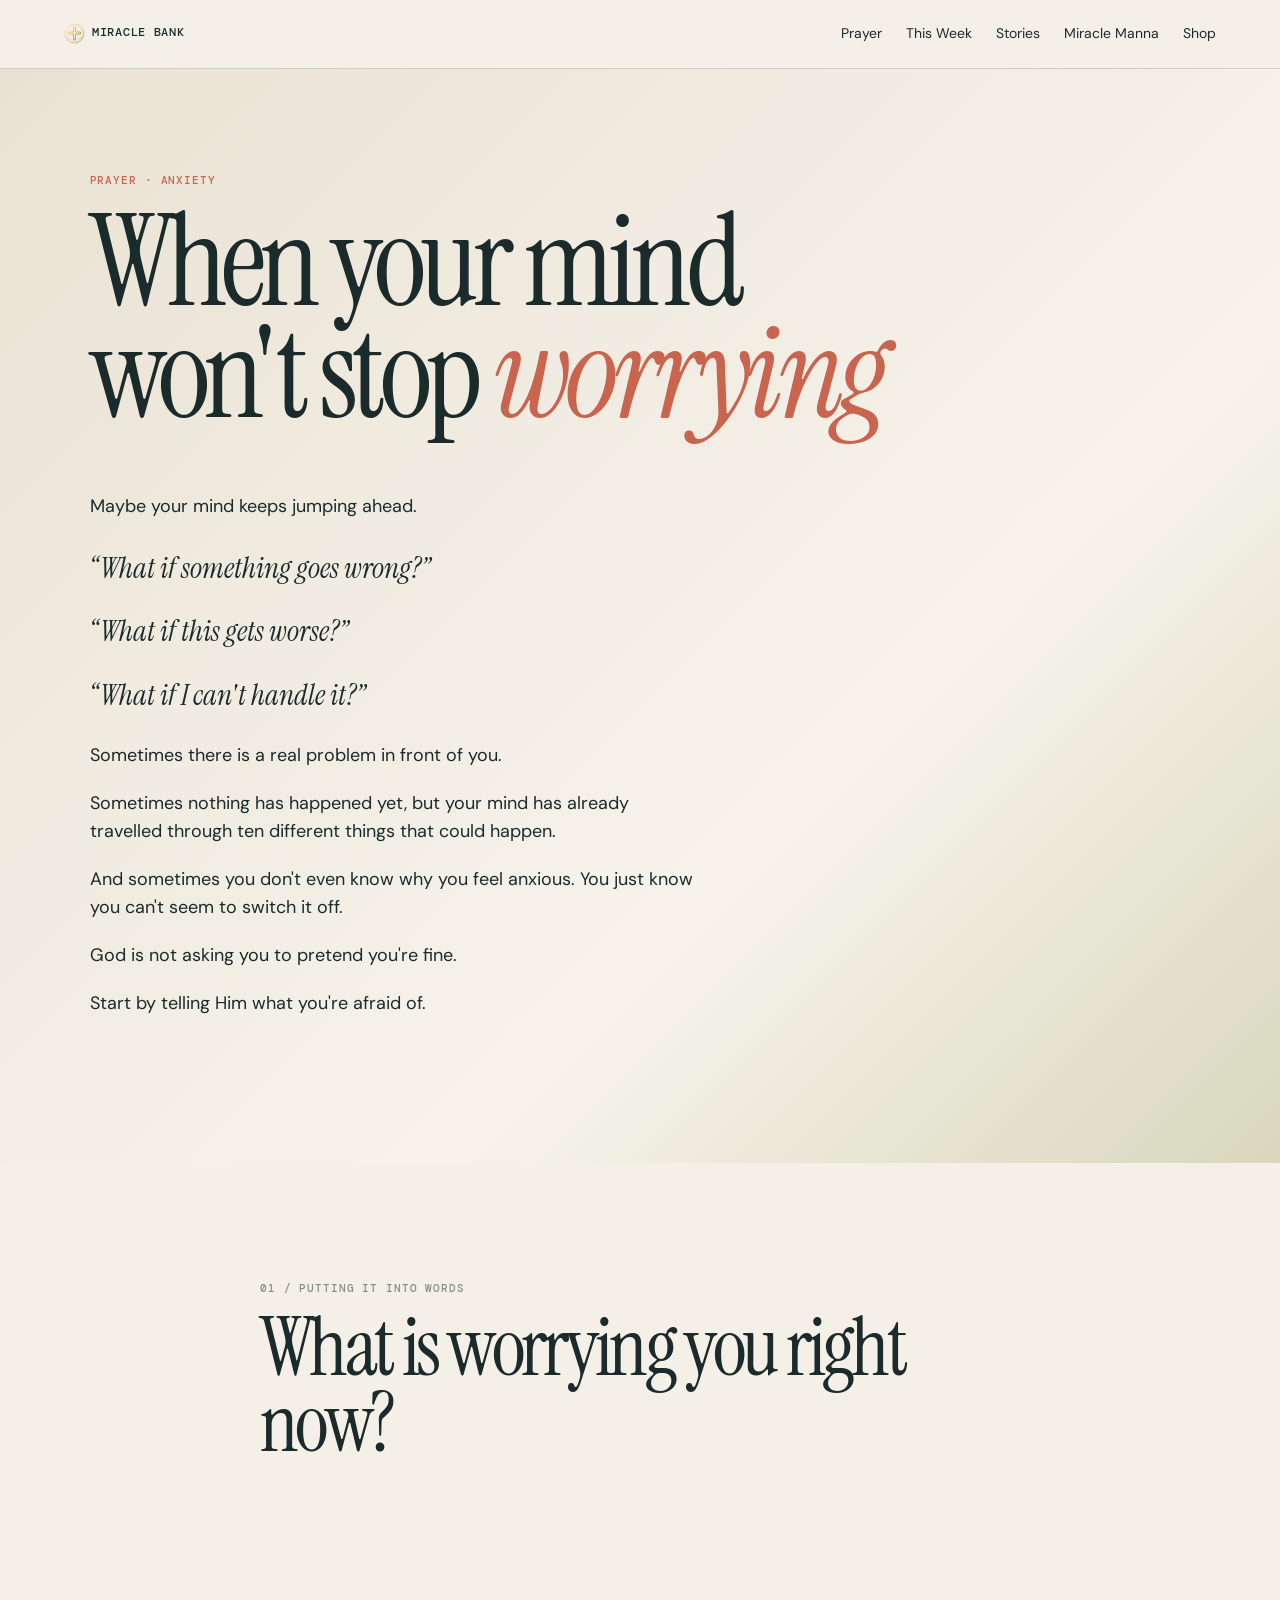
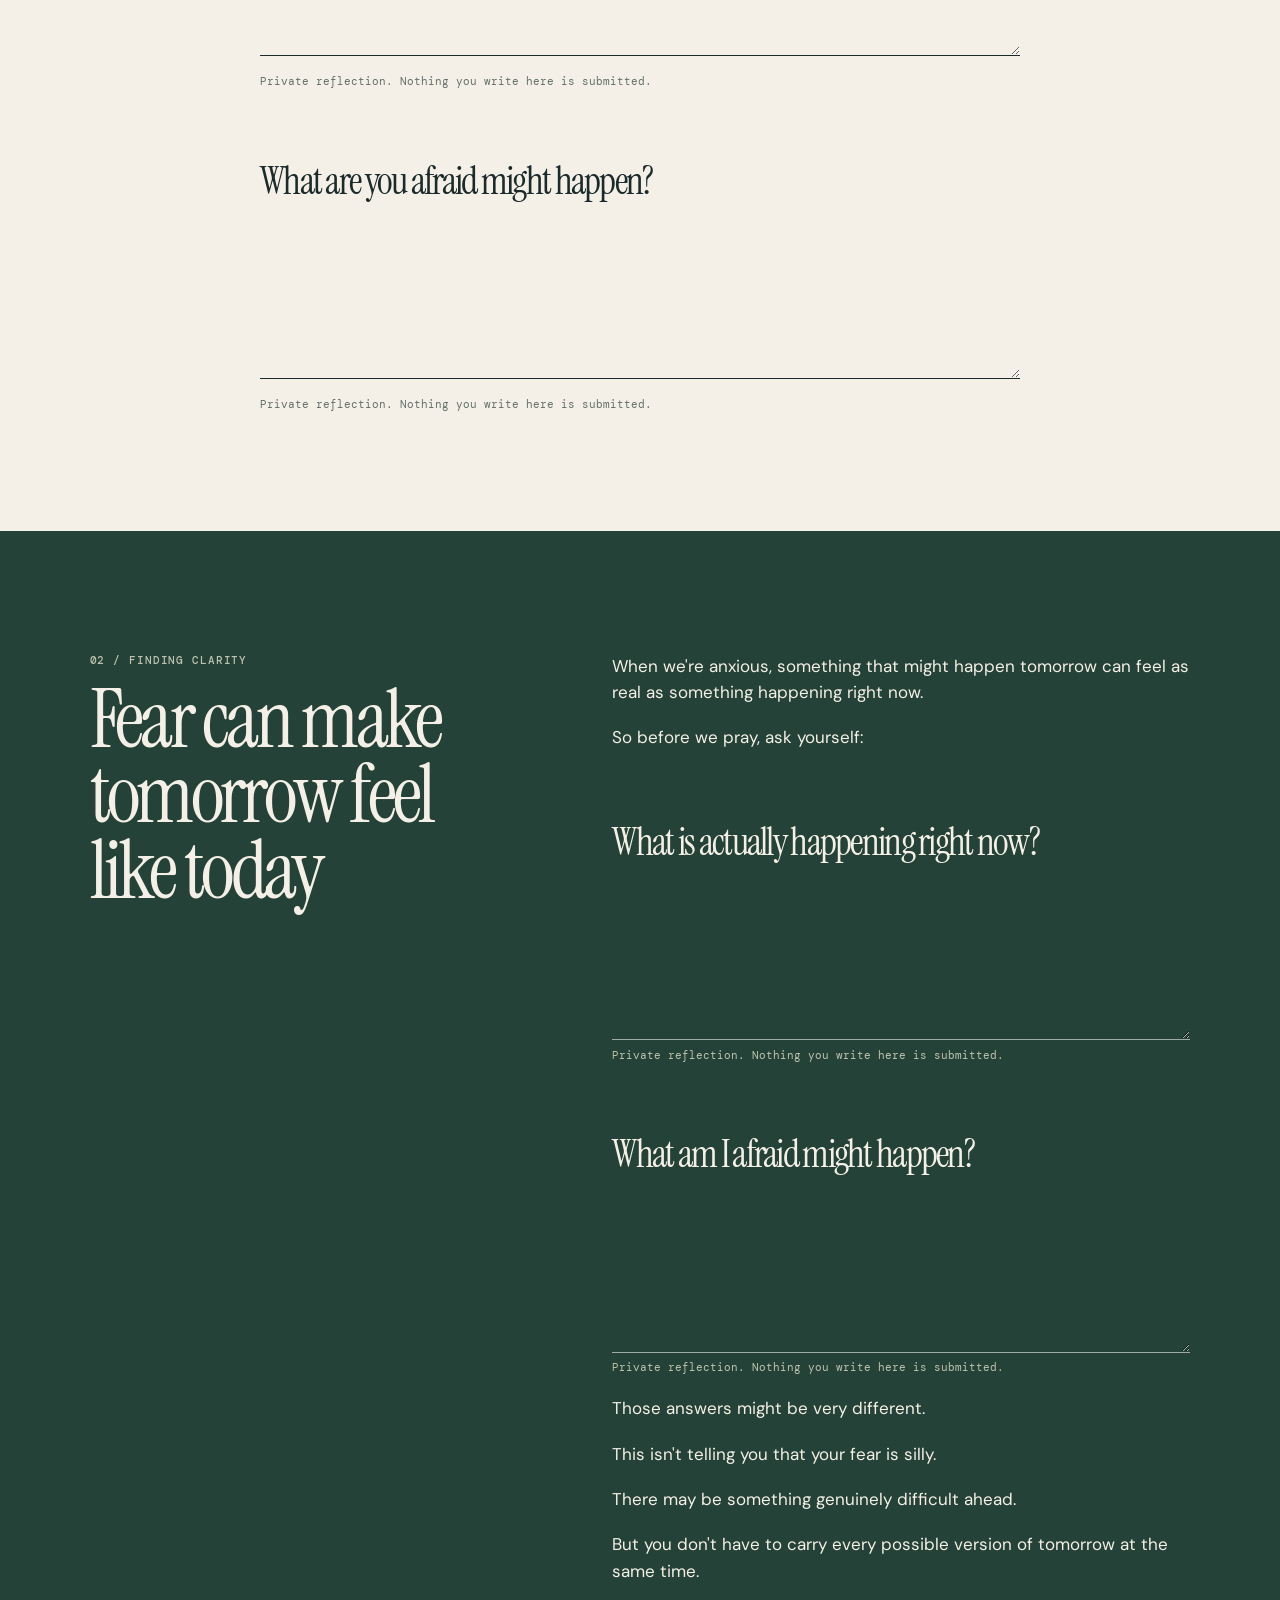
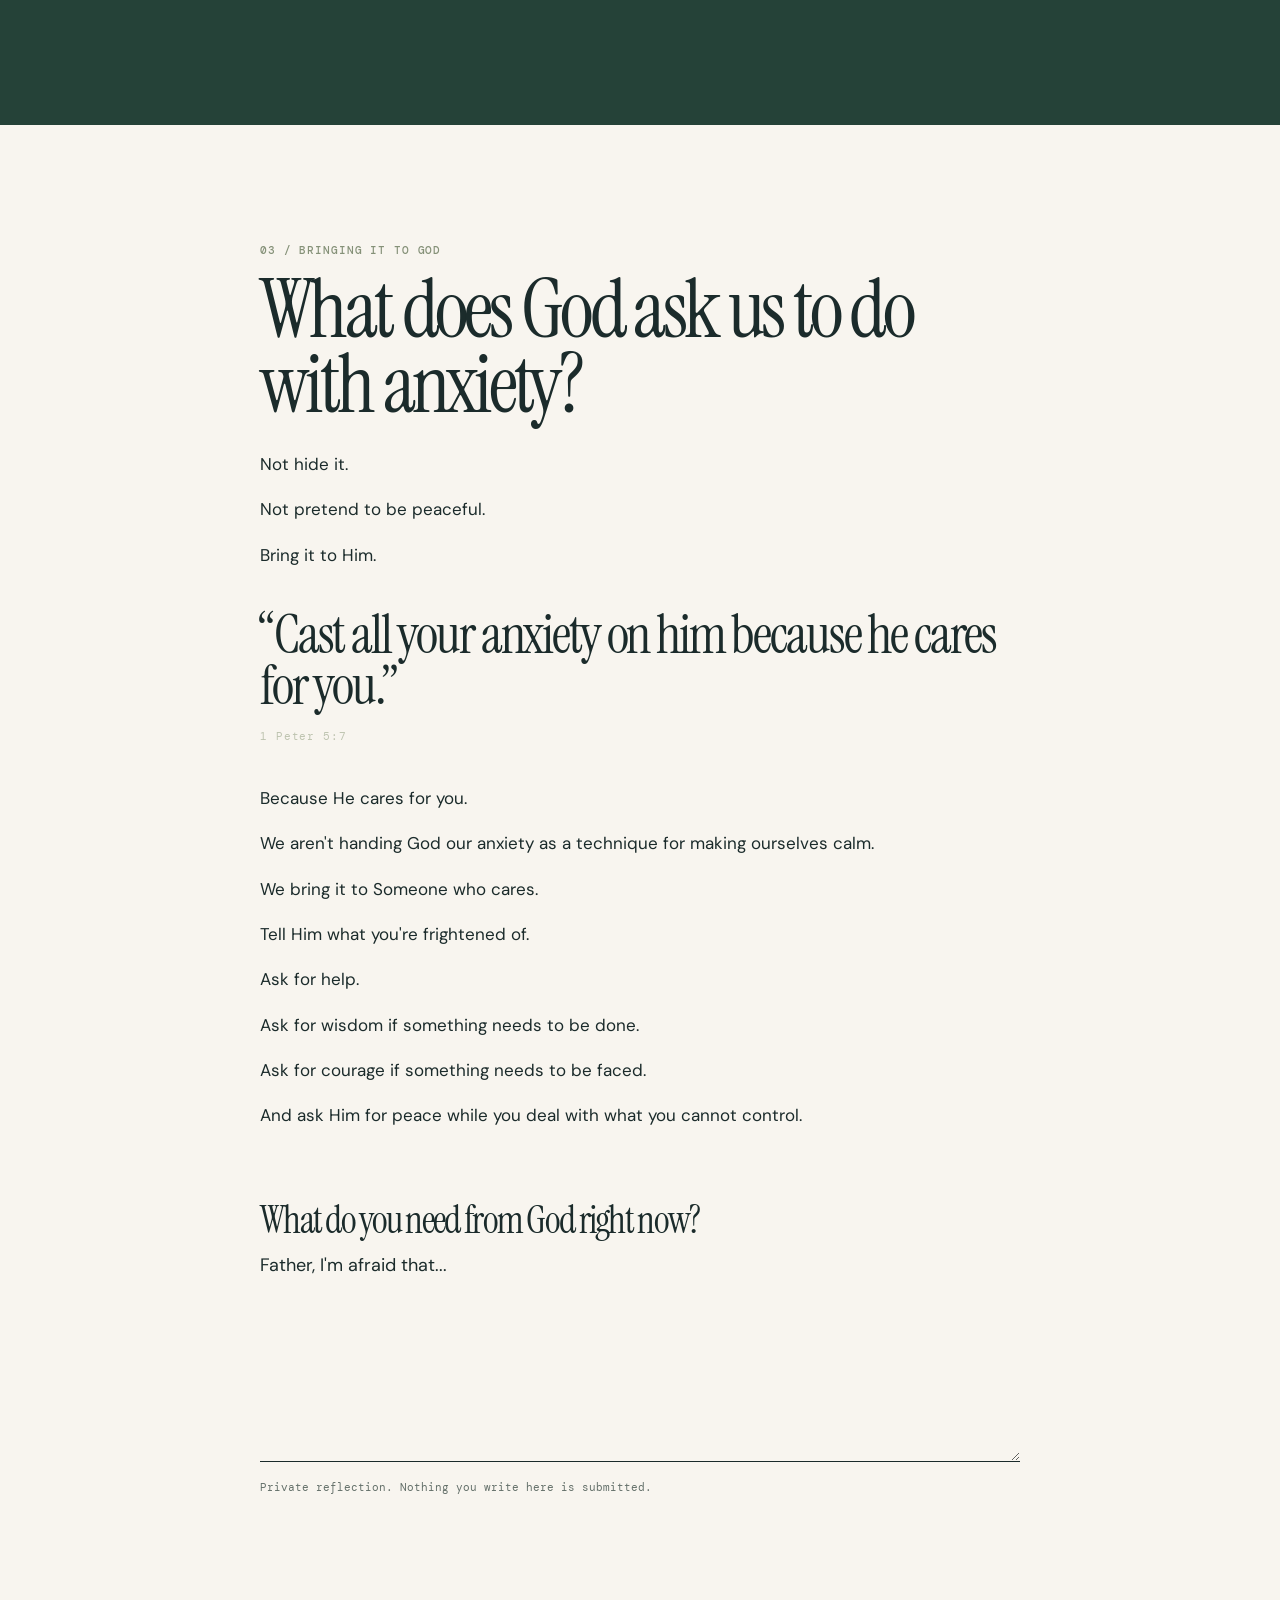
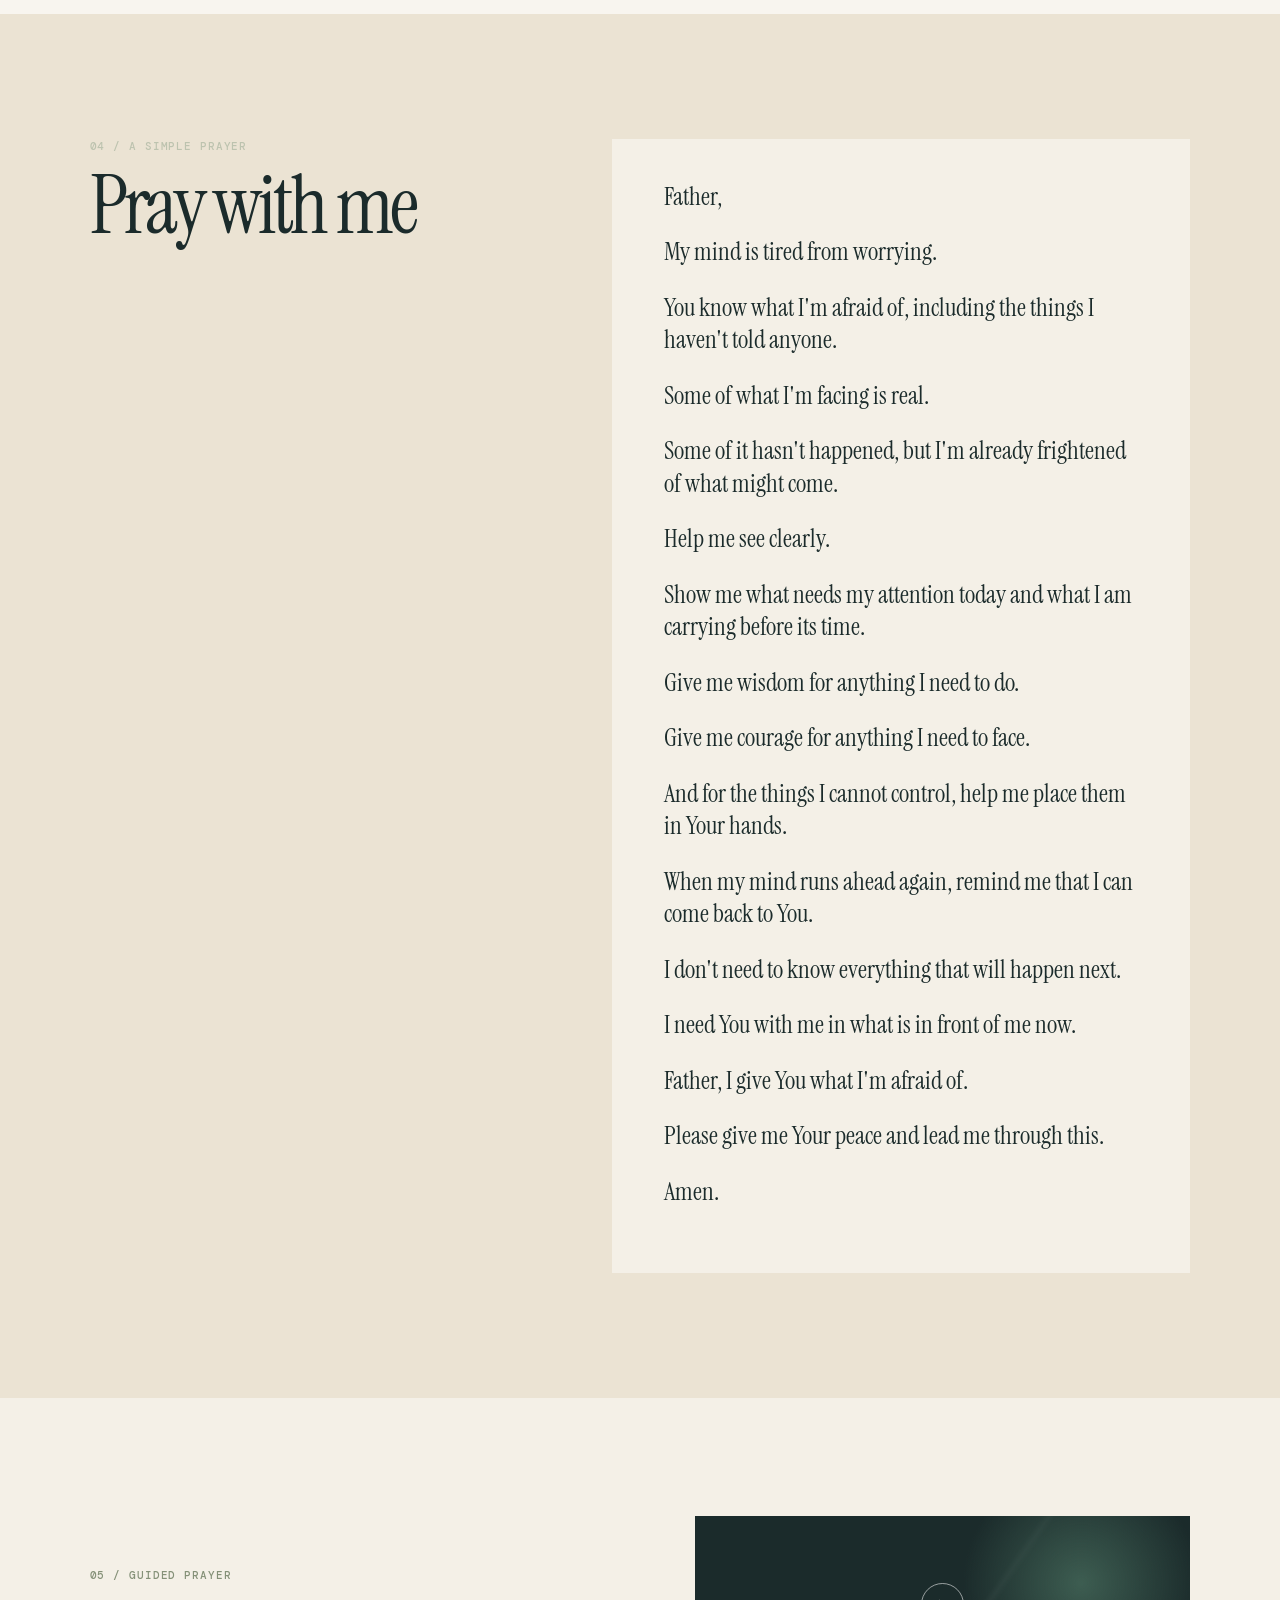
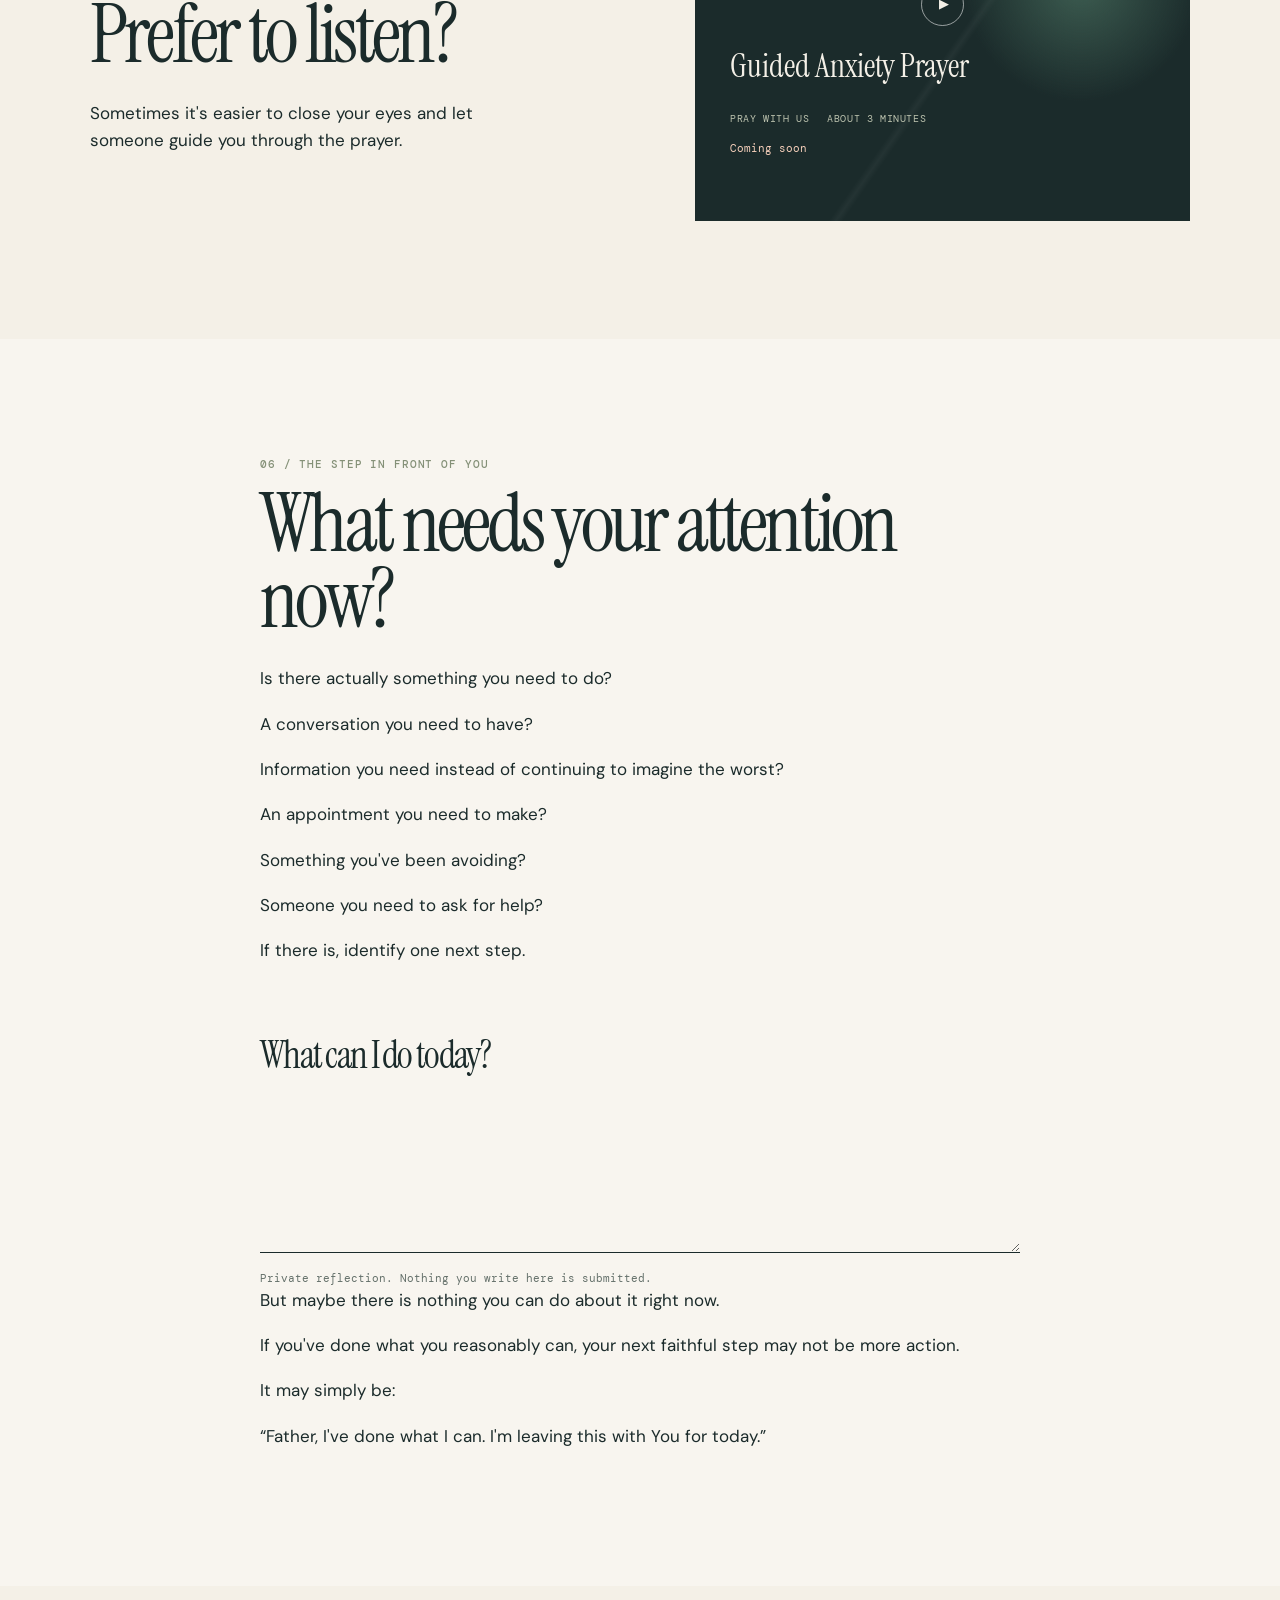
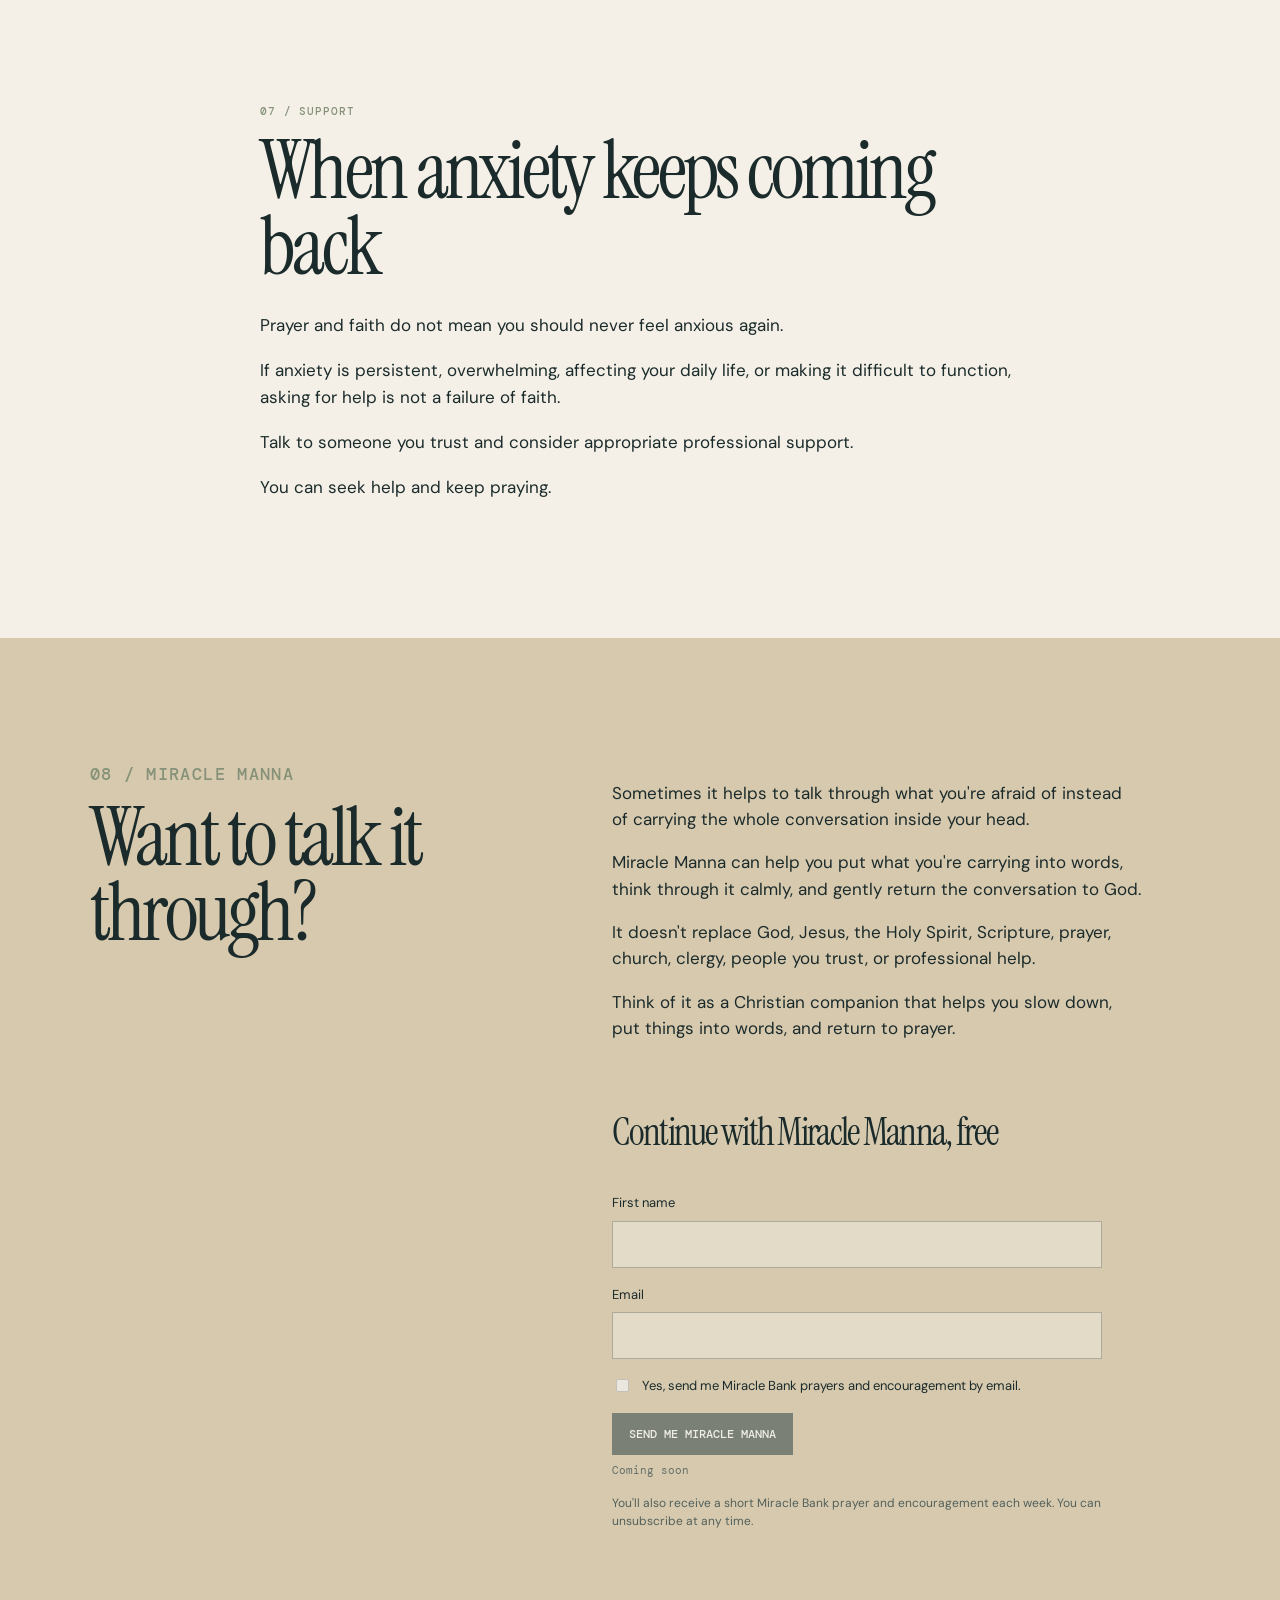
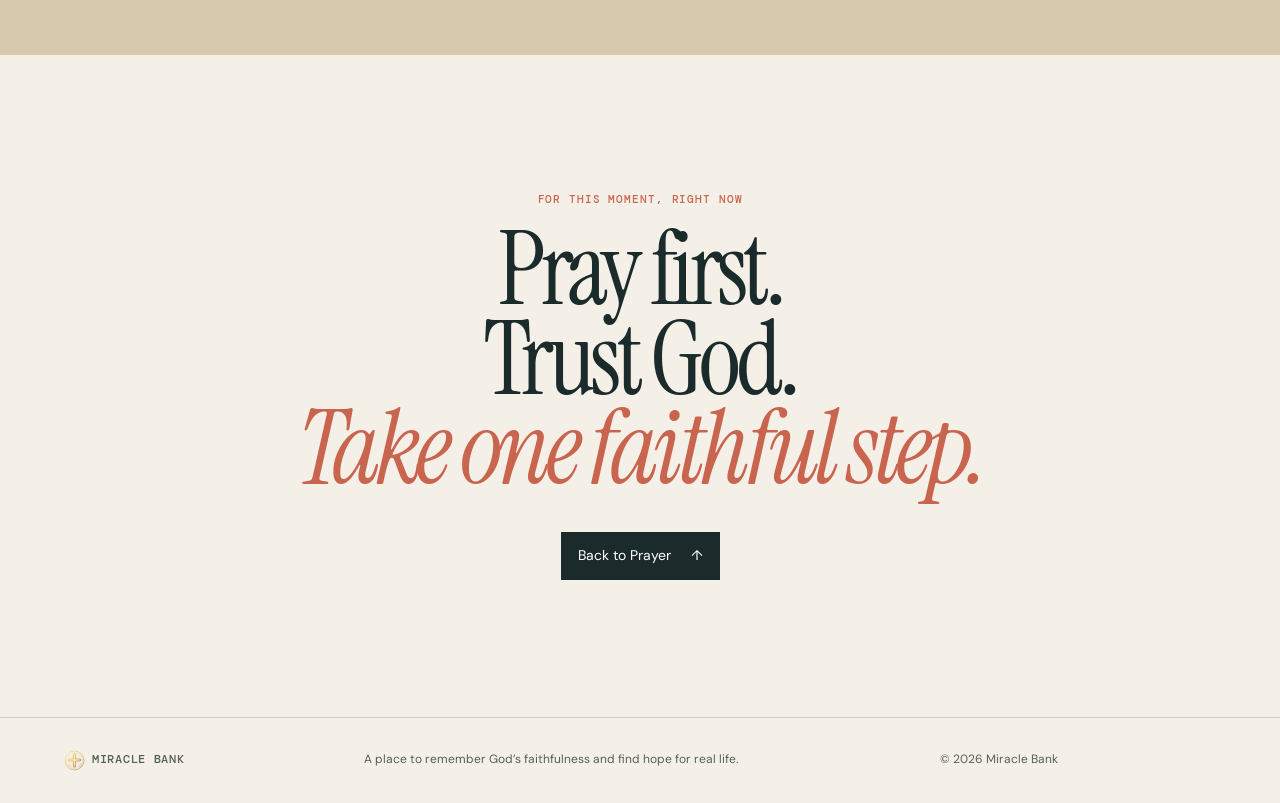
==== public/prayer/anxiety/index.html @ db2f3542 "Add anxiety prayer pathway" ====
<!doctype html>
<html lang="en"><head><meta charset="UTF-8" /><meta name="viewport" content="width=device-width, initial-scale=1.0" /><meta name="description" content="When your mind won't stop worrying, slow down, tell God what you're afraid of, find clarity about what needs your attention and bring the rest to Him." /><link rel="canonical" href="https://miraclebank.ai/prayer/anxiety/" /><title>Prayer for Anxiety | Miracle Bank</title><link rel="icon" href="../../favicon.svg" type="image/svg+xml" /><link rel="preconnect" href="https://fonts.googleapis.com" /><link rel="preconnect" href="https://fonts.gstatic.com" crossorigin /><link href="https://fonts.googleapis.com/css2?family=DM+Mono:wght@400;500&family=DM+Sans:wght@400;500;600&family=Instrument+Serif:ital@0;1&display=swap" rel="stylesheet" /><link rel="stylesheet" href="../../styles.css" /><link rel="stylesheet" href="../provision/provision.css" /><style>.teaching-section textarea{color:var(--paper);border-color:rgba(255,255,255,.55)}.teaching-section .private{color:#bdc3af}</style></head>
<body><header class="site-header"><a class="brand" href="../../" aria-label="Miracle Bank home"><img class="brand-emblem" src="../../miracle-bank-emblem.svg" alt="" />MIRACLE BANK</a><button class="menu-button" aria-expanded="false" aria-controls="main-nav">Menu</button><nav id="main-nav" aria-label="Main navigation"><a href="../../#prayer">Prayer</a><a href="../../#this-week">This Week</a><a href="../../#stories">Stories</a><a href="../../#manna">Miracle Manna</a><a href="../../#shop">Shop</a></nav></header>
<main class="pathway"><section class="pathway-hero"><div class="pathway-wrap"><p class="eyebrow">Prayer · Anxiety</p><h1>When your mind<br />won't stop <em>worrying</em></h1><div class="pathway-intro"><p>Maybe your mind keeps jumping ahead.</p><p class="thought">“What if something goes wrong?”</p><p class="thought">“What if this gets worse?”</p><p class="thought">“What if I can't handle it?”</p><p>Sometimes there is a real problem in front of you.</p><p>Sometimes nothing has happened yet, but your mind has already travelled through ten different things that could happen.</p><p>And sometimes you don't even know why you feel anxious. You just know you can't seem to switch it off.</p><p>God is not asking you to pretend you're fine.</p><p>Start by telling Him what you're afraid of.</p></div></div></section>
<section class="reflection-section"><div class="pathway-wrap narrow"><p class="section-label">01 / PUTTING IT INTO WORDS</p><h2>What is worrying you right now?</h2><label class="sr-only" for="worrying">What is worrying you right now?</label><textarea id="worrying" rows="5"></textarea><p class="private">Private reflection. Nothing you write here is submitted.</p><h3>What are you afraid might happen?</h3><label class="sr-only" for="afraid">What are you afraid might happen?</label><textarea id="afraid" rows="5"></textarea><p class="private">Private reflection. Nothing you write here is submitted.</p></div></section>
<section class="teaching-section"><div class="pathway-wrap teaching-grid"><div><p class="section-label">02 / FINDING CLARITY</p><h2>Fear can make tomorrow feel like today</h2></div><div class="prose"><p>When we're anxious, something that might happen tomorrow can feel as real as something happening right now.</p><p>So before we pray, ask yourself:</p><h3>What is actually happening right now?</h3><label class="sr-only" for="happening">What is actually happening right now?</label><textarea id="happening" rows="5"></textarea><p class="private">Private reflection. Nothing you write here is submitted.</p><h3>What am I afraid might happen?</h3><label class="sr-only" for="might-happen">What am I afraid might happen?</label><textarea id="might-happen" rows="5"></textarea><p class="private">Private reflection. Nothing you write here is submitted.</p><p>Those answers might be very different.</p><p>This isn't telling you that your fear is silly.</p><p>There may be something genuinely difficult ahead.</p><p>But you don't have to carry every possible version of tomorrow at the same time.</p></div></div></section>
<section class="reflection-section reflection-tinted"><div class="pathway-wrap narrow"><p class="section-label">03 / BRINGING IT TO GOD</p><h2>What does God ask us to do with anxiety?</h2><div class="prose"><p>Not hide it.</p><p>Not pretend to be peaceful.</p><p>Bring it to Him.</p><blockquote>“Cast all your anxiety on him because he cares for you.”<cite>1 Peter 5:7</cite></blockquote><p>Because He cares for you.</p><p>We aren't handing God our anxiety as a technique for making ourselves calm.</p><p>We bring it to Someone who cares.</p><p>Tell Him what you're frightened of.</p><p>Ask for help.</p><p>Ask for wisdom if something needs to be done.</p><p>Ask for courage if something needs to be faced.</p><p>And ask Him for peace while you deal with what you cannot control.</p></div><h3>What do you need from God right now?</h3><p class="prompt">Father, I'm afraid that...</p><label class="sr-only" for="need">Father, I'm afraid that...</label><textarea id="need" rows="5"></textarea><p class="private">Private reflection. Nothing you write here is submitted.</p></div></section>
<section class="prayer-section"><div class="pathway-wrap prayer-layout"><div><p class="section-label">04 / A SIMPLE PRAYER</p><h2>Pray with me</h2></div><article class="prayer-copy"><p>Father,</p><p>My mind is tired from worrying.</p><p>You know what I'm afraid of, including the things I haven't told anyone.</p><p>Some of what I'm facing is real.</p><p>Some of it hasn't happened, but I'm already frightened of what might come.</p><p>Help me see clearly.</p><p>Show me what needs my attention today and what I am carrying before its time.</p><p>Give me wisdom for anything I need to do.</p><p>Give me courage for anything I need to face.</p><p>And for the things I cannot control, help me place them in Your hands.</p><p>When my mind runs ahead again, remind me that I can come back to You.</p><p>I don't need to know everything that will happen next.</p><p>I need You with me in what is in front of me now.</p><p>Father, I give You what I'm afraid of.</p><p>Please give me Your peace and lead me through this.</p><p>Amen.</p></article></div></section>
<section class="listen-section"><div class="pathway-wrap listen-grid"><div><p class="section-label">05 / GUIDED PRAYER</p><h2>Prefer to listen?</h2><p>Sometimes it's easier to close your eyes and let someone guide you through the prayer.</p></div><div class="video-shell" aria-label="Guided Anxiety Prayer, coming soon"><span class="play">▶</span><p>Guided Anxiety Prayer</p><div><span>Pray with us</span><span>About 3 minutes</span></div><small>Coming soon</small></div></div></section>
<!-- Guided Prayer Video Script (later production): If your mind keeps returning to the same worry, stay here for a few minutes. You don't need to pretend you're not afraid. Think about the thing your mind keeps returning to. [PAUSE 10 SECONDS] Now tell God what you're afraid will happen. You can speak out loud or quietly in your heart. Father, this is what I'm afraid of... [PAUSE 15 SECONDS] Now ask yourself: Is this happening right now, or am I afraid that it might happen? [PAUSE 12 SECONDS] Father, help me see clearly. Show me what needs my attention today and what I am carrying before its time. If there is something I need to do, give me wisdom. If there is something I need to face, give me courage. And for what I cannot control, help me place it in Your hands. [PAUSE 12 SECONDS] Now ask God: Father, what needs my attention today? [PAUSE 20 SECONDS] You don't need to carry every possible version of tomorrow at the same time. Come back to what is in front of you now. God cares for you. Father, give me Your peace and lead me through what comes next. Amen. -->
<section class="next-section"><div class="pathway-wrap narrow"><p class="section-label">06 / THE STEP IN FRONT OF YOU</p><h2>What needs your attention now?</h2><div class="prose"><p>Is there actually something you need to do?</p><p>A conversation you need to have?</p><p>Information you need instead of continuing to imagine the worst?</p><p>An appointment you need to make?</p><p>Something you've been avoiding?</p><p>Someone you need to ask for help?</p><p>If there is, identify one next step.</p></div><h3>What can I do today?</h3><label class="sr-only" for="today">What can I do today?</label><textarea id="today" rows="5"></textarea><p class="private">Private reflection. Nothing you write here is submitted.</p><div class="prose"><p>But maybe there is nothing you can do about it right now.</p><p>If you've done what you reasonably can, your next faithful step may not be more action.</p><p>It may simply be:</p><p>“Father, I've done what I can. I'm leaving this with You for today.”</p></div></div></section>
<section class="reflection-section"><div class="pathway-wrap narrow"><p class="section-label">07 / SUPPORT</p><h2>When anxiety keeps coming back</h2><div class="prose"><p>Prayer and faith do not mean you should never feel anxious again.</p><p>If anxiety is persistent, overwhelming, affecting your daily life, or making it difficult to function, asking for help is not a failure of faith.</p><p>Talk to someone you trust and consider appropriate professional support.</p><p>You can seek help and keep praying.</p></div></div></section>
<section class="manna-section"><div class="pathway-wrap manna-grid"><div><p class="section-label">08 / MIRACLE MANNA</p><h2>Want to talk it through?</h2></div><div><p>Sometimes it helps to talk through what you're afraid of instead of carrying the whole conversation inside your head.</p><p>Miracle Manna can help you put what you're carrying into words, think through it calmly, and gently return the conversation to God.</p><p>It doesn't replace God, Jesus, the Holy Spirit, Scripture, prayer, church, clergy, people you trust, or professional help.</p><p>Think of it as a Christian companion that helps you slow down, put things into words, and return to prayer.</p><h3>Continue with Miracle Manna, free</h3><form class="manna-form" data-source="Anxiety"><label>First name<input type="text" autocomplete="given-name" disabled /></label><label>Email<input type="email" autocomplete="email" disabled /></label><label class="consent"><input type="checkbox" disabled /> <span>Yes, send me Miracle Bank prayers and encouragement by email.</span></label><button type="button" disabled>Send me Miracle Manna</button><p class="coming-soon">Coming soon</p><small>You'll also receive a short Miracle Bank prayer and encouragement each week. You can unsubscribe at any time.</small></form></div></div></section>
<section class="pathway-closing"><p class="eyebrow">For this moment, right now</p><h2>Pray first.<br />Trust God.<br /><em>Take one faithful step.</em></h2><a class="button button-dark" href="../../#prayer">Back to Prayer <span>↑</span></a></section></main>
<footer><a class="brand" href="../../"><img class="brand-emblem" src="../../miracle-bank-emblem.svg" alt="" />MIRACLE BANK</a><p>A place to remember God’s faithfulness and find hope for real life.</p><p>© 2026 Miracle Bank</p></footer><script src="../../script.js"></script></body></html>
---- public/styles.css ----
:root{--ink:#1b2b2b;--forest:#254238;--moss:#859178;--paper:#f4f0e7;--cream:#ebe3d3;--sand:#d7c9ae;--coral:#c9654f;--line:rgba(27,43,43,.17)}*{box-sizing:border-box}html{scroll-behavior:smooth}body{margin:0;background:var(--paper);color:var(--ink);font:16px/1.55 "DM Sans",sans-serif}a{color:inherit;text-decoration:none}.site-header{display:flex;align-items:center;justify-content:space-between;padding:23px 5vw;border-bottom:1px solid var(--line);position:relative;z-index:2}.brand{font:500 12px "DM Mono",monospace;letter-spacing:.06em}.brand-mark{color:var(--coral);font-size:17px;vertical-align:-1px;margin-right:4px}nav{display:flex;gap:24px;font-size:14px}nav a:hover,.text-link:hover{color:var(--coral)}.menu-button{display:none;background:none;border:0;font:500 12px "DM Mono";text-transform:uppercase}.hero{min-height:700px;padding:15vh 12vw 80px;position:relative;overflow:hidden;background:linear-gradient(125deg,#e9e2d4 0%,#f6f2ea 58%,#d8d7bd 100%)}.eyebrow,.section-label,.card-label,.week-date{font:500 11px "DM Mono",monospace;letter-spacing:.08em;text-transform:uppercase}.eyebrow{color:var(--coral);margin:0 0 19px}.hero h1,.closing h2{font:normal clamp(82px,14vw,186px)/.78 "Instrument Serif",serif;letter-spacing:-.06em;margin:0;position:relative;z-index:1}.hero h1 em,.weekly h2 em,.closing h2 em{font-style:italic;color:var(--coral)}.hero-copy{font-size:clamp(18px,2vw,25px);line-height:1.35;max-width:530px;margin:38px 0 30px;position:relative;z-index:1}.button{display:inline-flex;gap:20px;align-items:center;padding:13px 17px;font-size:14px;transition:transform .2s}.button:hover{transform:translateY(-2px)}.button-dark{background:var(--ink);color:white}.button-light{background:var(--paper);color:var(--ink)}.hero-note{font-size:13px;max-width:400px;margin-top:90px;position:relative;z-index:1}.hero-orbit{position:absolute;right:8vw;top:12%;width:min(33vw,440px);aspect-ratio:1;border:1px solid var(--moss);border-radius:50%;display:grid;place-items:center;color:var(--forest);font:500 11px "DM Mono";letter-spacing:.15em;transform:rotate(-14deg)}.hero-orbit:before{content:"";width:62%;aspect-ratio:1;border:1px solid var(--moss);border-radius:50%;position:absolute}.hero-orbit i{position:absolute;width:5px;height:5px;background:var(--coral);border-radius:50%;top:17%;right:17%}.hero-orbit b{font-size:35px;color:var(--coral);font-weight:400}.split-section{display:grid;grid-template-columns:29% 1fr;gap:8%;padding:130px 10vw;border-bottom:1px solid var(--line)}.section-label{color:var(--moss);margin:6px 0}.split-section h2,.section-heading h2,.manna h2,.shop h2{font:normal clamp(48px,6vw,82px)/.93 "Instrument Serif",serif;letter-spacing:-.045em;margin:0 0 30px}.split-section>div>p{max-width:520px;font-size:18px}.text-link{display:inline-flex;gap:13px;margin-top:15px;border-bottom:1px solid var(--ink);padding-bottom:4px;font-size:14px}.prayer-finder{padding:120px 5vw;background:var(--forest);color:var(--paper)}.prayer-finder .section-label{color:#bdc3af}.section-heading{display:flex;justify-content:space-between;align-items:start;gap:30px;padding:0 5vw 65px}.section-heading h2{margin:0}.theme-grid{display:grid;grid-template-columns:repeat(4,1fr);border-left:1px solid rgba(255,255,255,.25);border-top:1px solid rgba(255,255,255,.25)}.theme-grid a{padding:22px;border-right:1px solid rgba(255,255,255,.25);border-bottom:1px solid rgba(255,255,255,.25);min-height:125px;display:flex;flex-direction:column;justify-content:space-between;font:normal 25px "Instrument Serif"}.theme-grid a:hover{background:rgba(255,255,255,.08)}.theme-grid span{font:10px "DM Mono";color:#bdc3af}.theme-grid b{align-self:flex-end;font:16px "DM Sans"}.weekly{padding:125px 10vw;background:var(--cream)}.weekly-top{display:flex;justify-content:space-between;border-bottom:1px solid var(--line);padding-bottom:20px}.weekly-grid{display:grid;grid-template-columns:1.1fr .9fr;gap:9%;padding:58px 0}.weekly h2{font:normal clamp(54px,7vw,100px)/.88 "Instrument Serif";letter-spacing:-.05em;margin:20px 0 30px}.reflection{max-width:480px;font-size:17px}.prayer-card{background:var(--paper);padding:36px 38px;align-self:start}.prayer-card blockquote{margin:30px 0;font:normal 24px/1.25 "Instrument Serif"}.scripture{border-top:1px solid var(--line);padding-top:20px;margin:0;font-size:14px}.scripture span{font-size:12px;color:#64706a}.video-placeholder{background:var(--ink);color:var(--paper);min-height:290px;padding:37px;display:grid;place-items:center;text-align:center;background-image:radial-gradient(circle at 50% 35%,#3d5d51 0%,transparent 27%),linear-gradient(125deg,transparent 49%,rgba(255,255,255,.04) 50%,transparent 51%)}.video-placeholder>div{max-width:480px}.play{display:grid;place-items:center;margin:0 auto 18px;border:1px solid rgba(255,255,255,.5);width:40px;height:40px;border-radius:50%;font-size:13px;padding-left:2px}.video-placeholder p{font:10px "DM Mono";letter-spacing:.1em}.video-placeholder h3{font:normal clamp(27px,3vw,42px)/1.05 "Instrument Serif";margin:12px}.stories{background:#f8f5ef}.story-list{margin-top:55px;border-top:1px solid var(--line)}.story-list a{display:grid;grid-template-columns:50px 1fr auto 28px;gap:12px;align-items:center;padding:20px 0;border-bottom:1px solid var(--line)}.story-list span,.story-list i{font:11px "DM Mono";color:var(--moss)}.story-list i{font-style:normal}.story-list b{font-size:21px;font-weight:400}.manna{display:grid;grid-template-columns:1fr 1fr;min-height:600px;background:var(--sand)}.manna>div:last-child{padding:120px 11vw 100px 8vw}.manna>div>p:not(.section-label){max-width:440px;font-size:17px}.manna-illustration{position:relative;background:linear-gradient(145deg,#b99674,#e1d1b3);overflow:hidden}.manna-illustration:before{content:"";position:absolute;width:78%;aspect-ratio:1;border:1px solid rgba(37,66,56,.5);border-radius:50%;left:11%;top:12%}.manna-illustration i{position:absolute;width:38%;aspect-ratio:1;border-radius:50%;background:var(--forest);left:31%;top:32%;box-shadow:0 0 0 22px rgba(244,240,231,.18)}.manna-illustration span{position:absolute;z-index:1;left:45%;top:47%;font-size:40px;color:var(--cream)}.shop{display:grid;grid-template-columns:1fr 1fr;min-height:570px;background:var(--coral);color:var(--paper)}.shop>div:first-child{padding:110px 10vw}.shop .section-label{color:#f5cfba}.shop h2{margin-top:12px}.shirt{margin:60px 10vw 60px 0;background:#444745;border-radius:13% 13% 4% 4%/7% 7% 3% 3%;display:flex;flex-direction:column;justify-content:center;align-items:center;color:#f4ead8;text-align:center;box-shadow:inset 0 0 0 1px rgba(255,255,255,.12),20px 24px 0 rgba(82,35,27,.13);transform:rotate(3deg);font:normal clamp(50px,6vw,86px)/.73 "DM Sans";font-weight:600;letter-spacing:-.07em}.shirt small{font:500 9px "DM Mono";letter-spacing:.13em;margin-top:18px}.closing{text-align:center;padding:150px 7vw;background:var(--paper)}.closing h2{font-size:clamp(65px,10vw,140px);max-width:900px;margin:18px auto 35px}.closing>p:not(.eyebrow){font-size:19px}.closing .button{margin-top:15px}footer{padding:32px 5vw;display:grid;grid-template-columns:1fr 2fr 1fr;gap:24px;border-top:1px solid var(--line);font-size:12px;color:#52605a}footer p{margin:0}@media(max-width:700px){.site-header{padding:17px 6vw}.menu-button{display:block}nav{position:absolute;display:none;top:100%;left:0;right:0;padding:18px 6vw 24px;background:var(--paper);border-bottom:1px solid var(--line);flex-direction:column;gap:14px}nav.open{display:flex}.hero{min-height:650px;padding:110px 7vw 55px}.hero h1{font-size:28vw}.hero-copy{font-size:19px;margin-top:36px;max-width:310px}.hero-note{margin-top:110px;max-width:270px}.hero-orbit{width:66vw;right:-11vw;top:49%;opacity:.75}.split-section{grid-template-columns:1fr;gap:20px;padding:85px 7vw}.split-section h2,.section-heading h2,.manna h2,.shop h2{font-size:59px}.prayer-finder{padding:80px 7vw}.section-heading{display:block;padding:0 0 45px}.section-heading .section-label{margin-bottom:20px}.theme-grid{grid-template-columns:repeat(2,1fr)}.theme-grid a{min-height:105px;font-size:22px;padding:16px}.weekly{padding:80px 7vw}.weekly-top{align-items:start;gap:10px}.week-date{font-size:9px;text-align:right}.weekly-grid,.manna,.shop{grid-template-columns:1fr;gap:0}.weekly-grid{padding:45px 0}.weekly h2{font-size:65px}.prayer-card{margin-top:35px;padding:28px}.prayer-card blockquote{font-size:23px}.video-placeholder{min-height:320px;padding:25px}.story-list a{grid-template-columns:34px 1fr 22px}.story-list i{display:none}.manna-illustration{min-height:350px}.manna>div:last-child,.shop>div:first-child{padding:75px 7vw}.shirt{height:365px;margin:0 11vw 70px}.closing{padding:100px 7vw}.closing h2{font-size:68px}footer{grid-template-columns:1fr;gap:14px;padding:28px 7vw}}
---- public/prayer/provision/provision.css ----
.brand-emblem{width:21px;height:21px;vertical-align:middle;margin-right:7px}.brand-mark{display:none}.pathway h1,.pathway h2,.pathway h3{font-family:"Instrument Serif",serif;font-weight:400;letter-spacing:-.045em}.pathway-wrap{width:min(100% - 14vw,1120px);margin:auto}.pathway-wrap.narrow{max-width:760px}.pathway-hero{padding:104px 0 126px;background:linear-gradient(135deg,#e9e2d4,#f7f3eb 65%,#d8d7bd)}.pathway-hero h1{font-size:clamp(64px,10vw,130px);line-height:.88;margin:0;max-width:900px}.pathway-hero h1 em,.pathway-closing h2 em{color:var(--coral)}.pathway-intro{max-width:610px;margin:62px 0 0;font-size:18px}.pathway-intro p{margin:0 0 20px}.pathway-intro .thought{font:italic 29px/1.12 "Instrument Serif",serif;margin:31px 0}.reflection-section,.next-section{padding:118px 0;background:var(--paper)}.reflection-tinted{background:#f8f5ef}.pathway h2{font-size:clamp(52px,7vw,82px);line-height:.92;margin:15px 0 28px}.pathway h3{font-size:38px;line-height:1;margin:72px 0 13px}.section-label{margin:0;color:var(--moss)}.prompt{font-size:18px;margin:0 0 16px}.pathway textarea{width:100%;min-height:126px;resize:vertical;border:0;border-bottom:1px solid var(--ink);border-radius:0;background:transparent;padding:13px 2px;font:18px/1.55 "DM Sans",sans-serif;color:var(--ink);outline-offset:6px}.pathway textarea:focus{border-bottom:2px solid var(--coral)}.private{font:11px/1.45 "DM Mono",monospace;color:#64706a;margin:10px 0 0}.reflection-section .private+p,.reflection-section textarea+p:not(.private){margin-top:28px}.teaching-section{padding:122px 0;background:var(--forest);color:var(--paper)}.teaching-section .section-label,.prayer-section .section-label{color:#bdc3af}.teaching-grid,.prayer-layout,.manna-grid{display:grid;grid-template-columns:.82fr 1.18fr;gap:11%}.prose{font-size:17px}.prose p{margin:0 0 19px}.prose blockquote{margin:42px 0;font:normal clamp(35px,4.2vw,55px)/.95 "Instrument Serif",serif;letter-spacing:-.04em}.prose cite{display:block;margin-top:17px;font:11px "DM Mono",monospace;letter-spacing:.08em;color:#bdc3af;font-style:normal}.prayer-section{padding:125px 0;background:var(--cream)}.prayer-copy{background:var(--paper);padding:42px clamp(28px,4vw,58px);font:normal 25px/1.3 "Instrument Serif",serif}.prayer-copy p{margin:0 0 23px}.listen-section{padding:118px 0;background:var(--paper)}.listen-grid{display:grid;grid-template-columns:1fr 1fr;gap:10%;align-items:center}.listen-grid>div:first-child>p:last-child{max-width:420px;font-size:17px}.video-shell{min-height:305px;background:var(--ink);color:var(--paper);padding:35px;display:flex;flex-direction:column;justify-content:center;align-items:flex-start;background-image:radial-gradient(circle at 78% 22%,#3d5d51 0%,transparent 26%),linear-gradient(125deg,transparent 49%,rgba(255,255,255,.04) 50%,transparent 51%)}.video-shell .play{display:grid;place-items:center;border:1px solid rgba(255,255,255,.55);border-radius:50%;width:43px;height:43px;padding-left:2px;margin-bottom:24px}.video-shell p{font:normal 32px/1 "Instrument Serif",serif;margin:0 0 30px}.video-shell div{display:flex;gap:18px;font:10px "DM Mono",monospace;letter-spacing:.06em;text-transform:uppercase;color:#bdc3af}.video-shell small{margin-top:16px;font:11px "DM Mono",monospace;color:#f5cfba}.next-section{background:#f8f5ef}.closing-line{font:normal 31px/1.1 "Instrument Serif",serif;margin-top:50px}.manna-section{padding:125px 0;background:var(--sand)}.manna-section>div>div>p{font-size:17px;max-width:530px}.manna-form{margin-top:42px;max-width:490px;display:grid;gap:17px}.manna-form label:not(.consent){display:grid;gap:7px;font-size:13px}.manna-form input[type=text],.manna-form input[type=email]{padding:12px;border:1px solid rgba(27,43,43,.28);border-radius:0;background:rgba(255,255,255,.3);font:16px "DM Sans",sans-serif}.manna-form .consent{display:flex;gap:10px;align-items:flex-start;font-size:13px}.manna-form button{width:max-content;padding:13px 17px;border:0;background:#7a8076;color:#efede7;text-transform:uppercase;font:500 12px "DM Mono",monospace;cursor:not-allowed}.manna-form .coming-soon{margin:-9px 0 0;font:11px "DM Mono",monospace;color:#64706a}.manna-form small{font-size:12px;line-height:1.5;color:#52605a}.pathway-closing{text-align:center;padding:137px 7vw;background:var(--paper)}.pathway-closing h2{font-size:clamp(57px,8vw,102px);line-height:.88;margin:18px auto 38px}.sr-only{position:absolute;width:1px;height:1px;padding:0;margin:-1px;overflow:hidden;clip:rect(0,0,0,0);white-space:nowrap;border:0}@media(max-width:700px){.pathway-wrap{width:min(100% - 14vw,1120px)}.pathway-hero{padding:78px 0 84px}.pathway-hero h1{font-size:17vw}.pathway-intro{margin-top:44px;font-size:17px}.reflection-section,.next-section,.teaching-section,.prayer-section,.listen-section,.manna-section{padding:84px 0}.pathway h2{font-size:58px}.pathway h3{font-size:35px;margin-top:58px}.teaching-grid,.prayer-layout,.manna-grid,.listen-grid{grid-template-columns:1fr;gap:34px}.prayer-copy{font-size:24px;padding:30px}.listen-grid{gap:42px}.video-shell{min-height:275px}.pathway-closing{padding:100px 7vw}.pathway-closing h2{font-size:63px}.manna-form button{width:100%}}
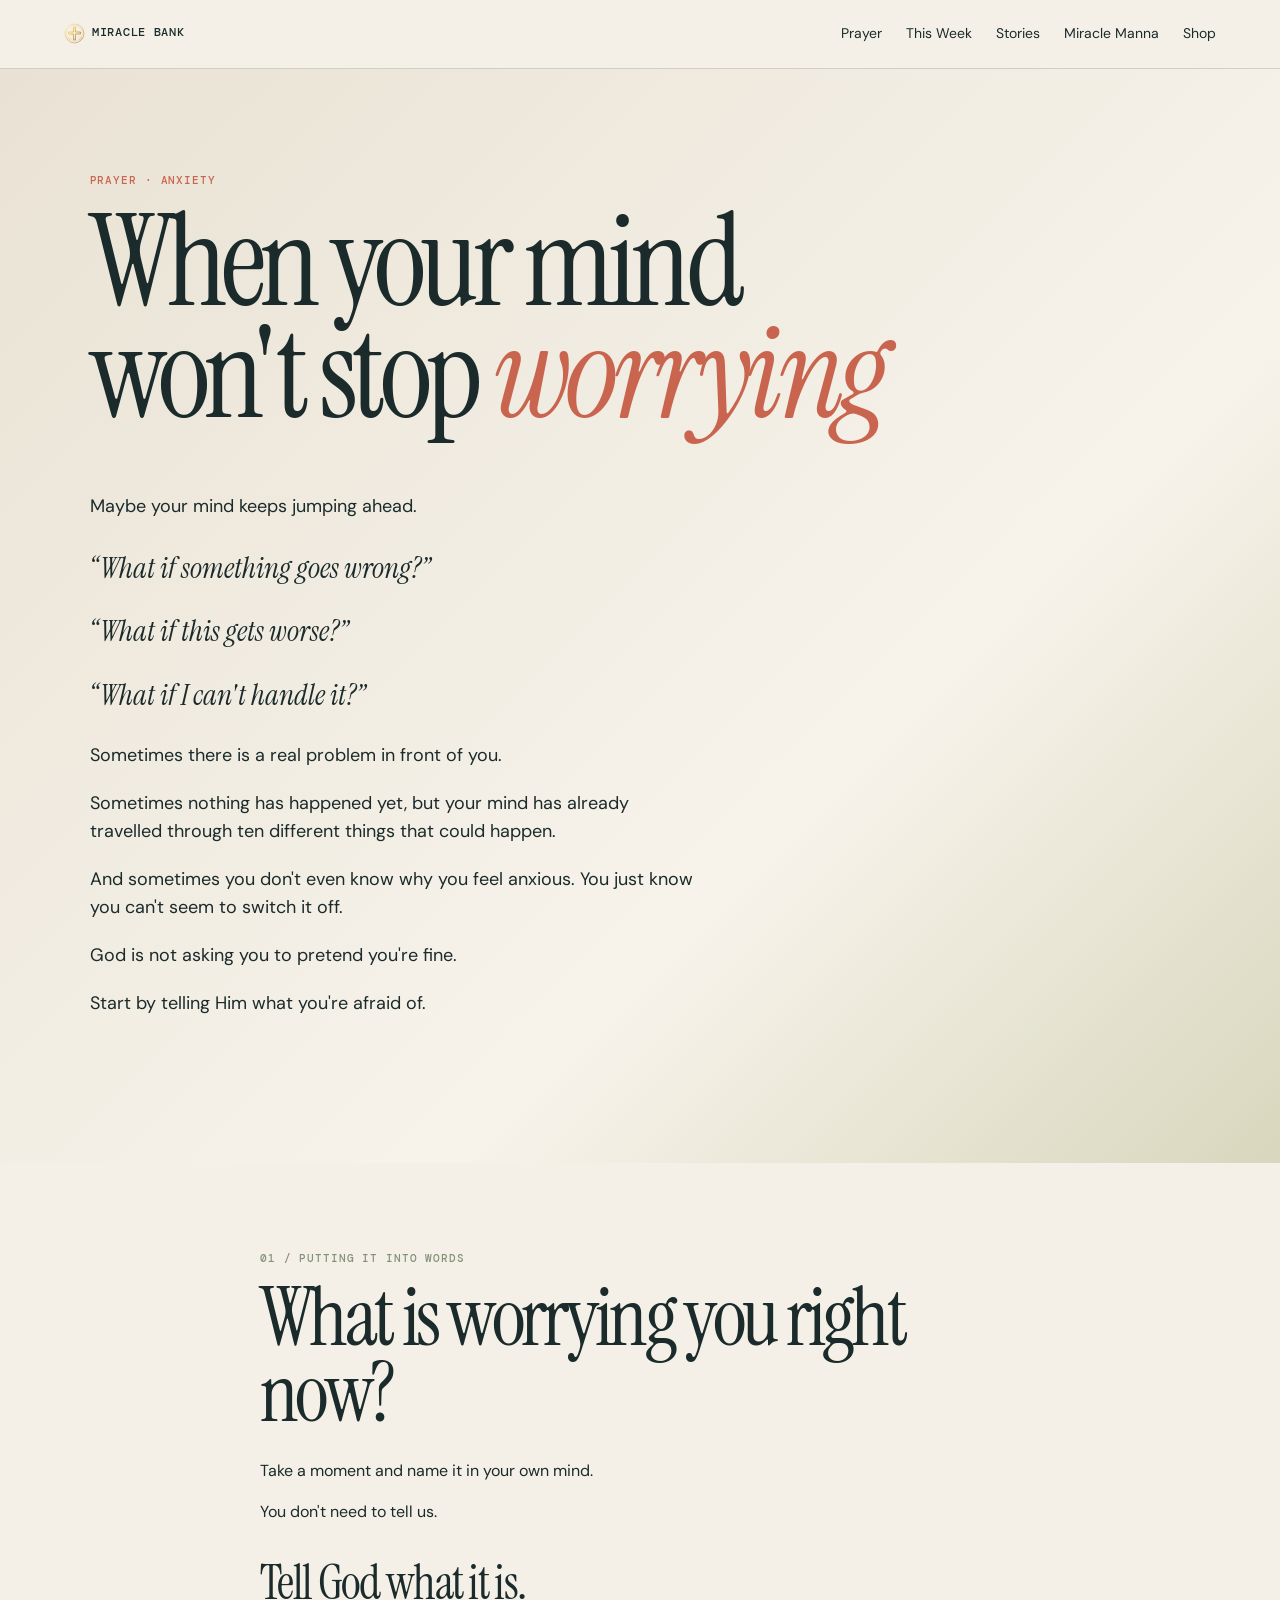
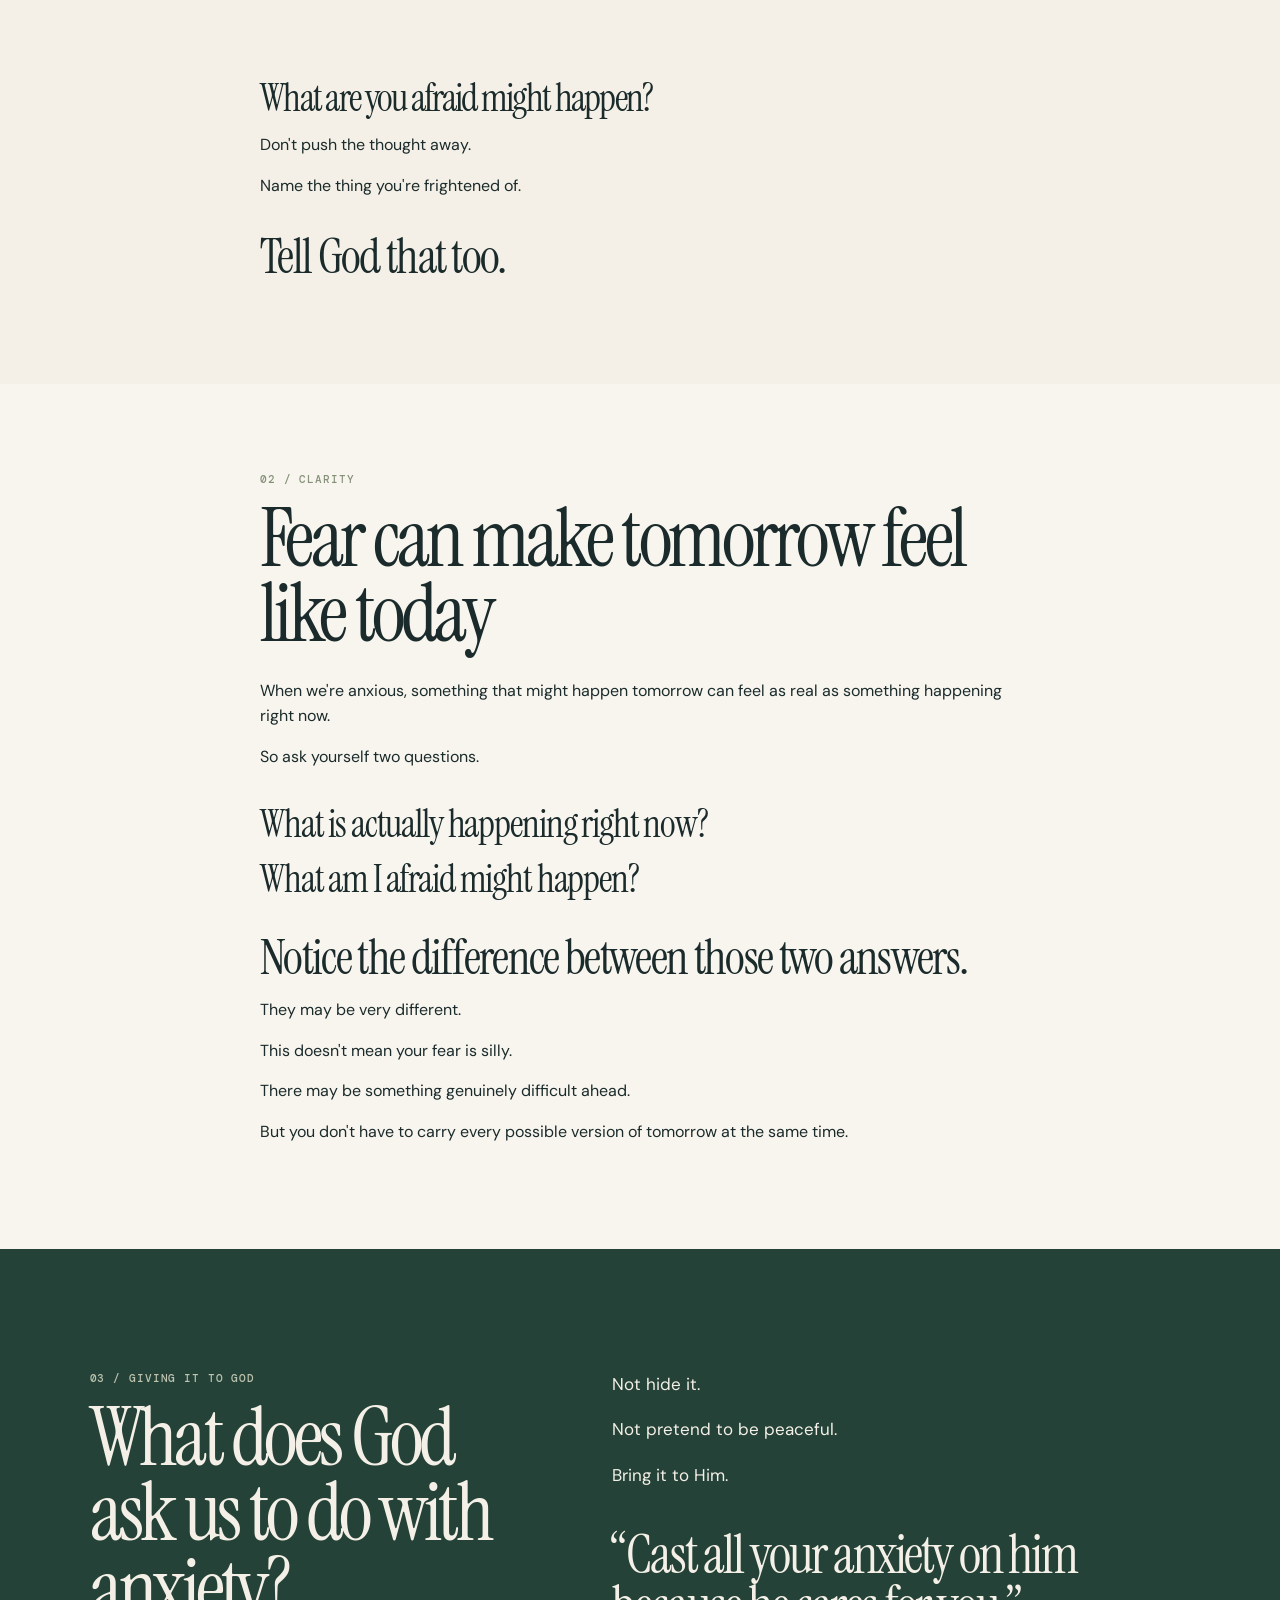
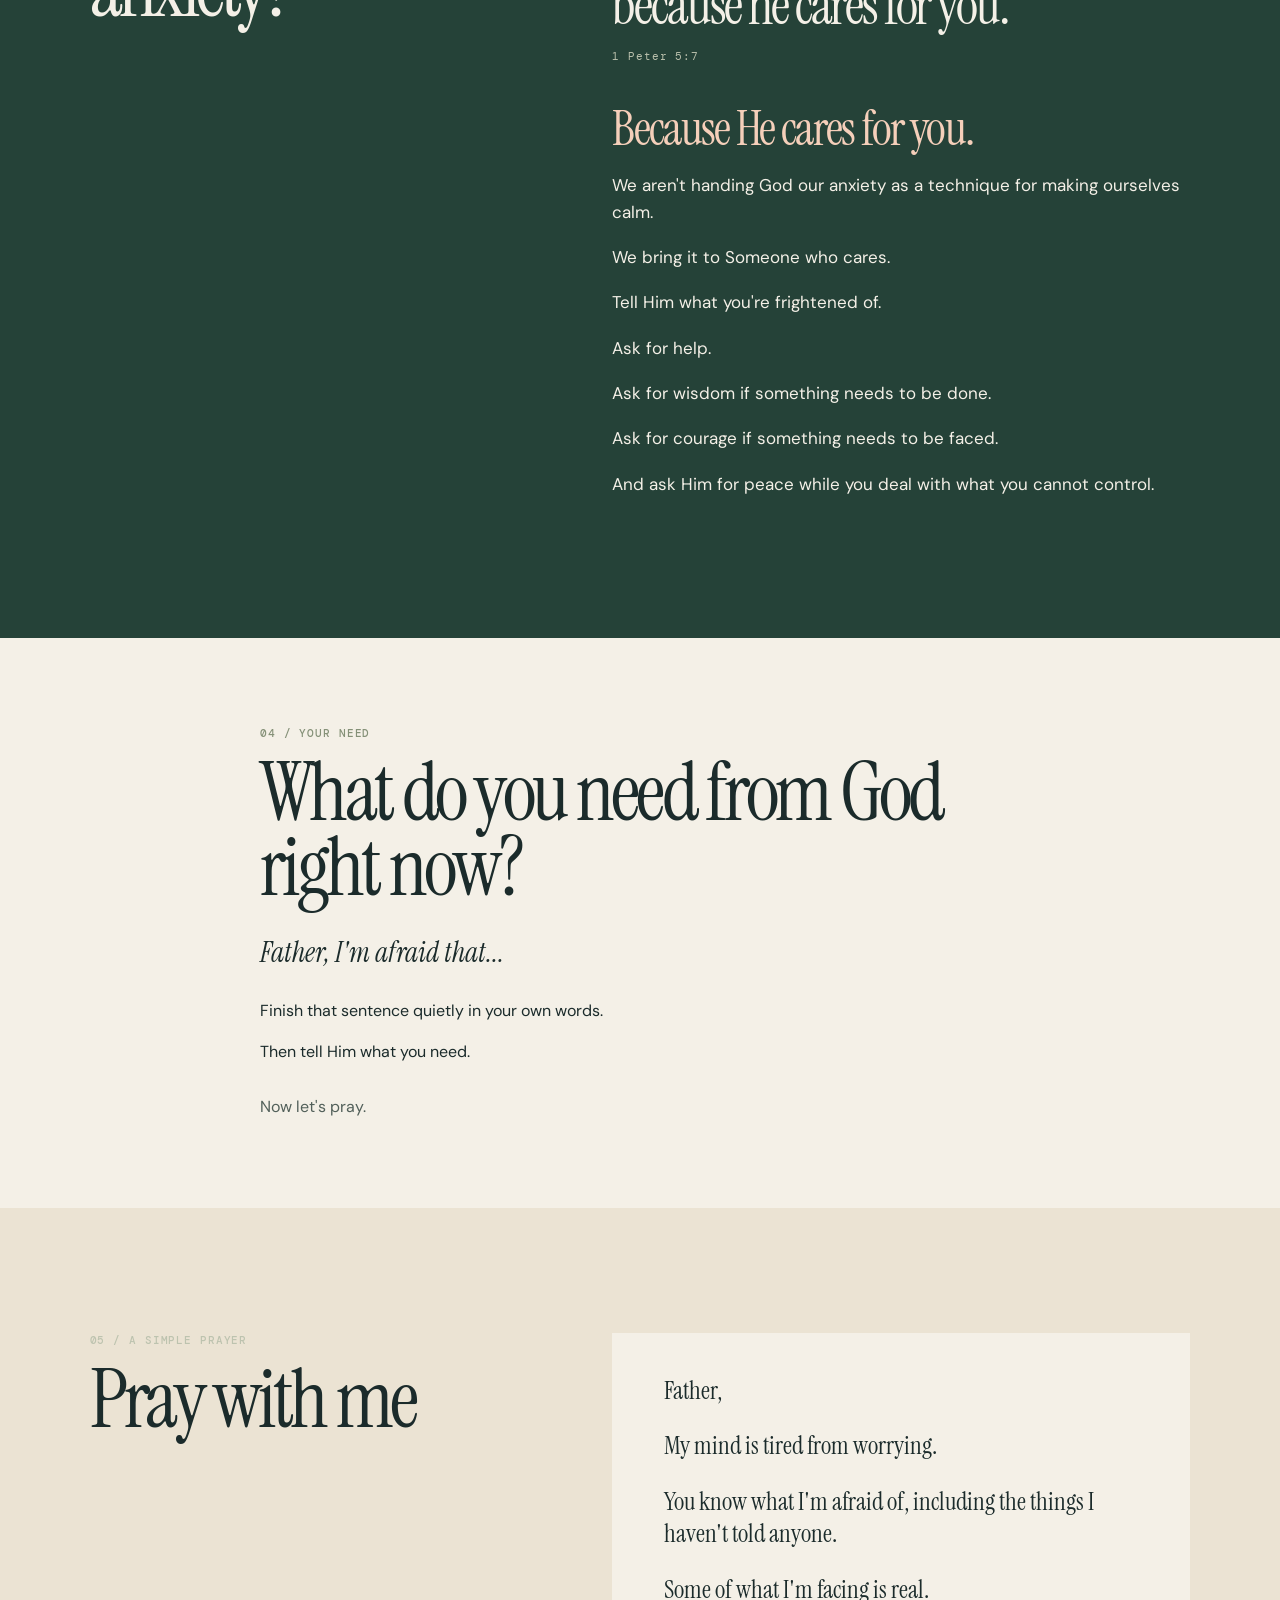
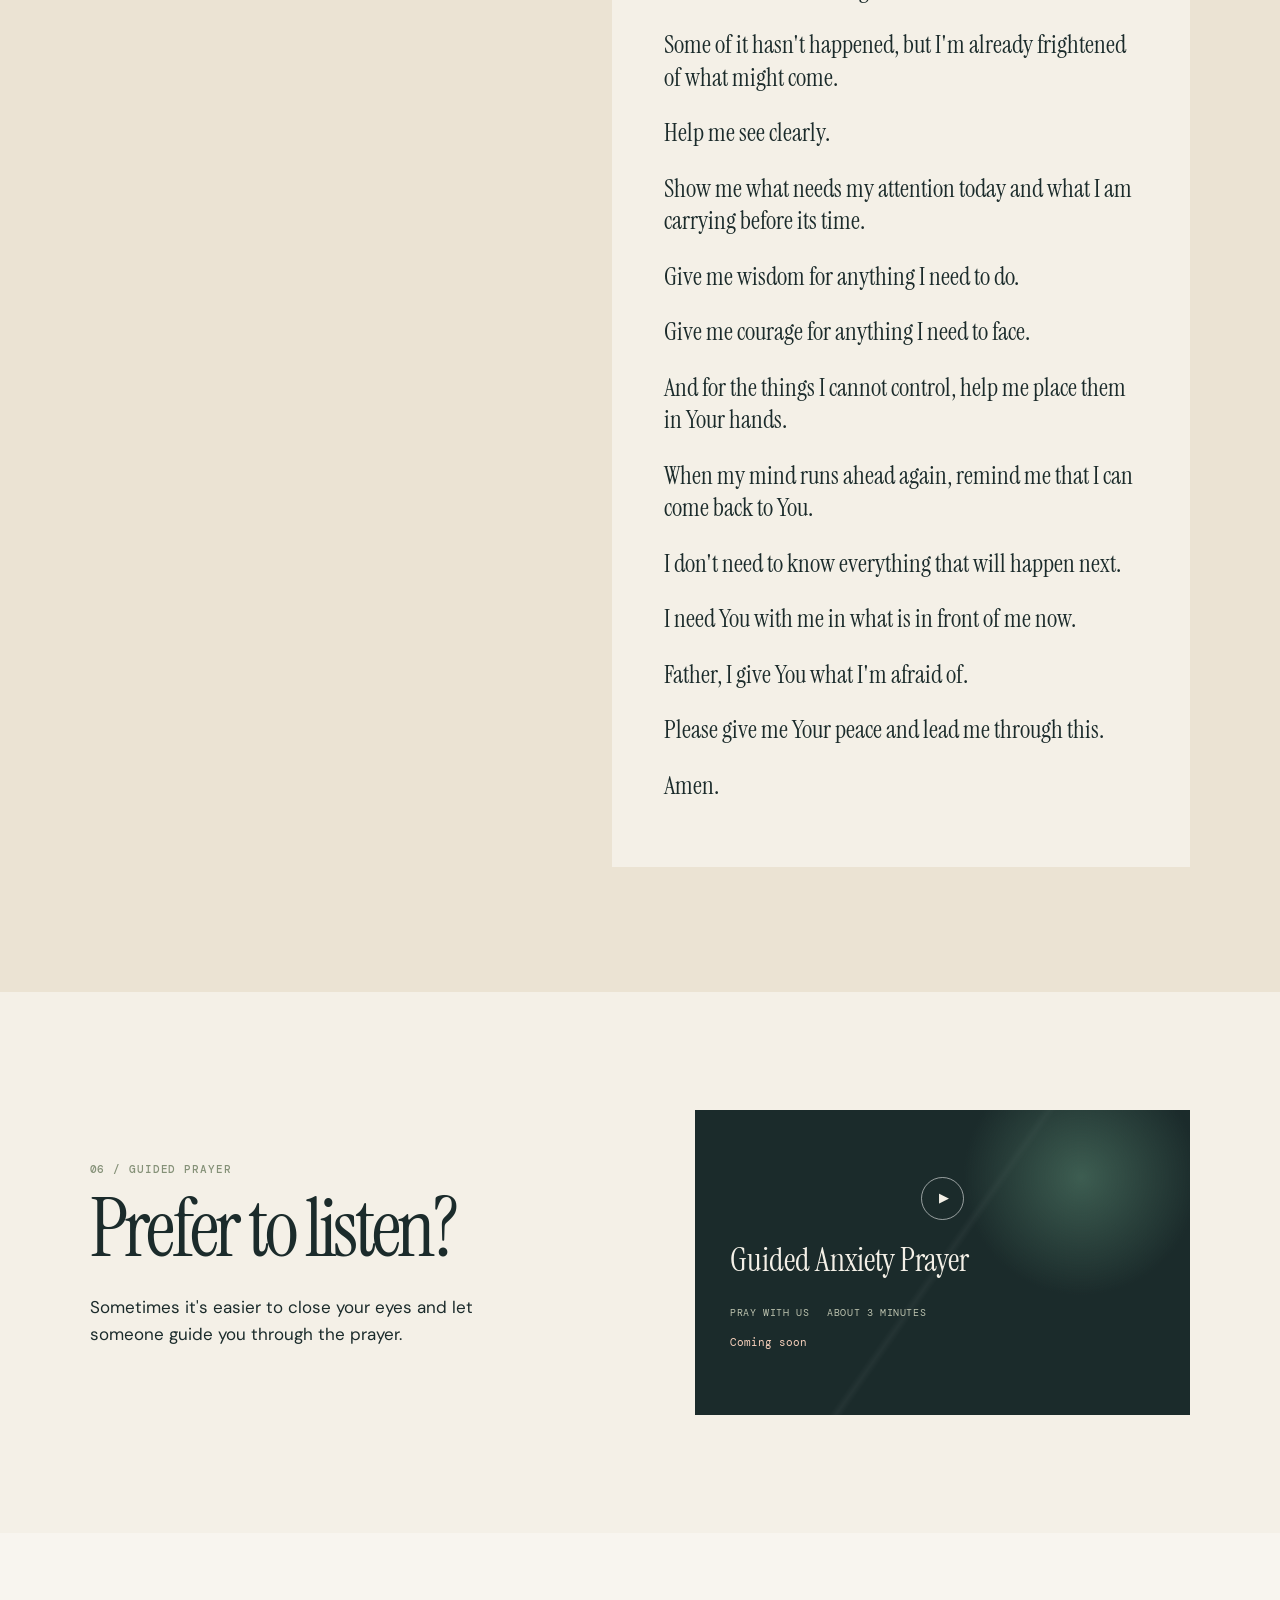
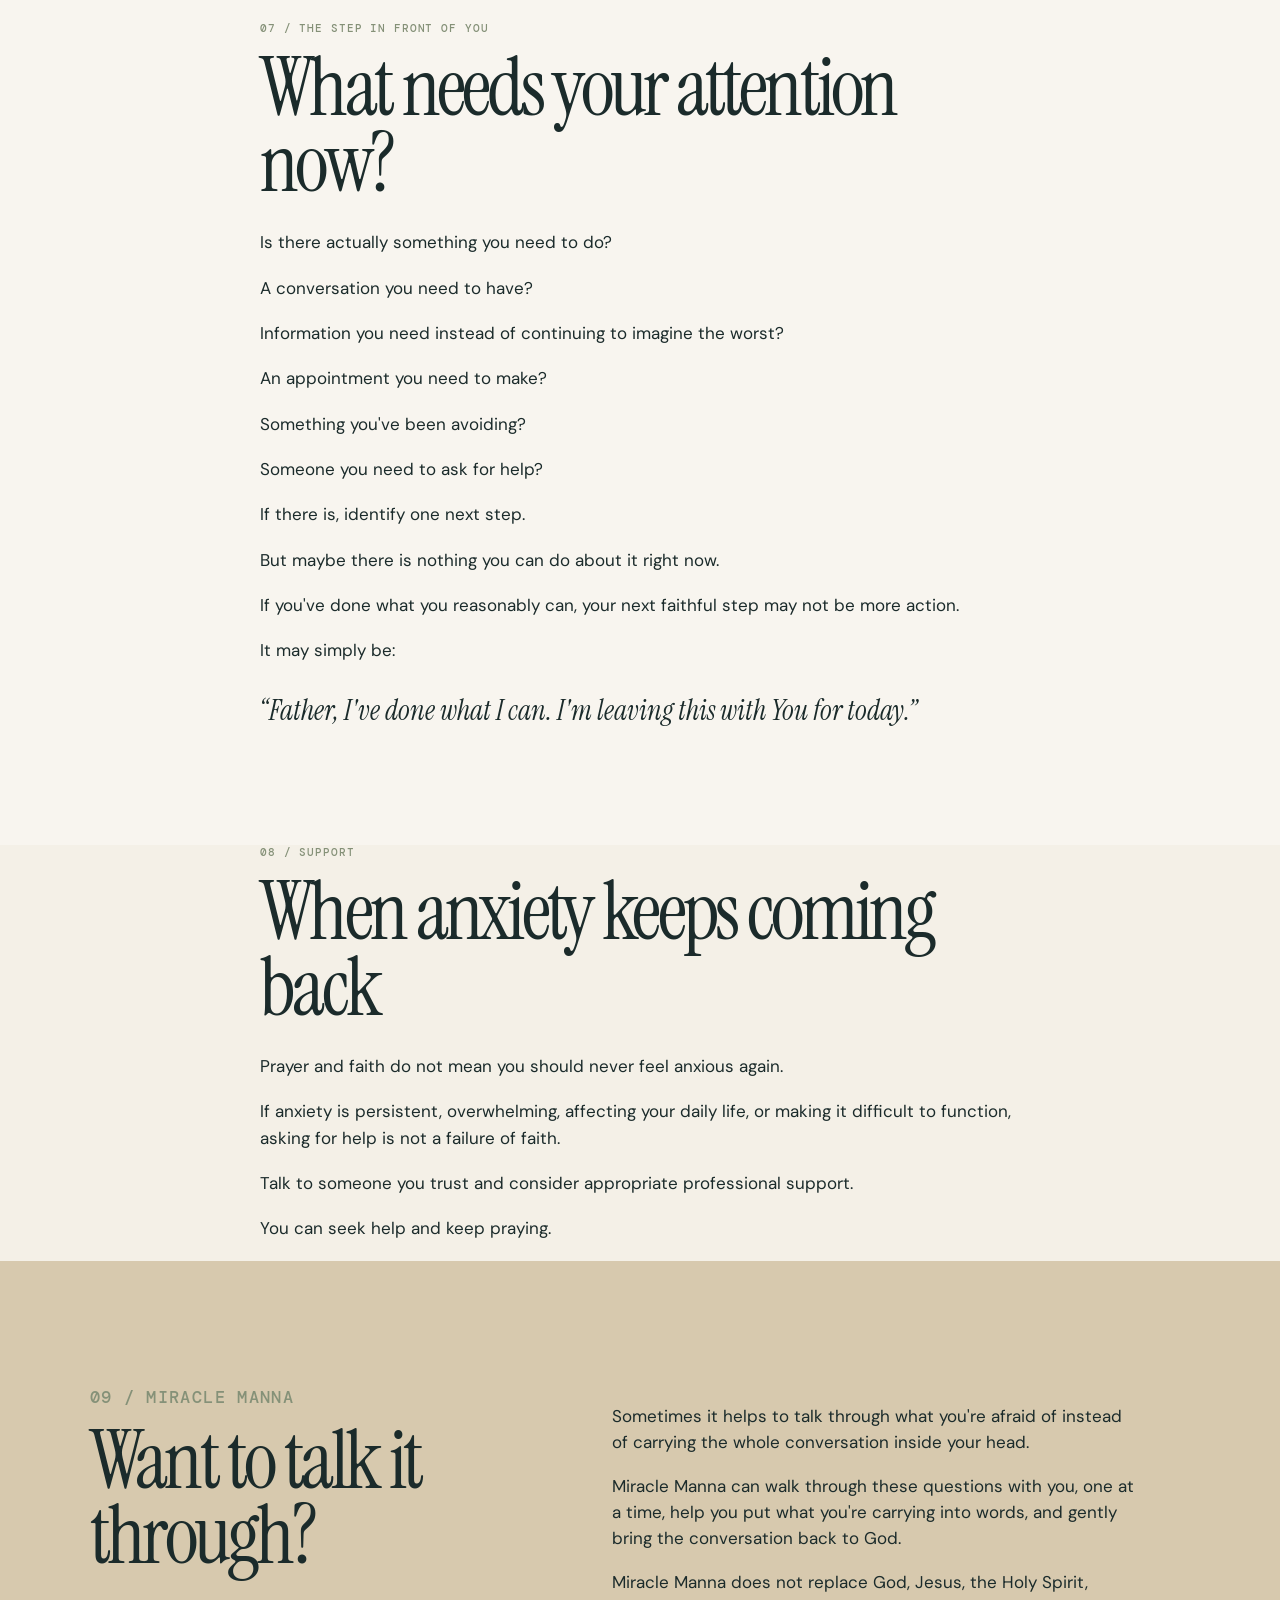
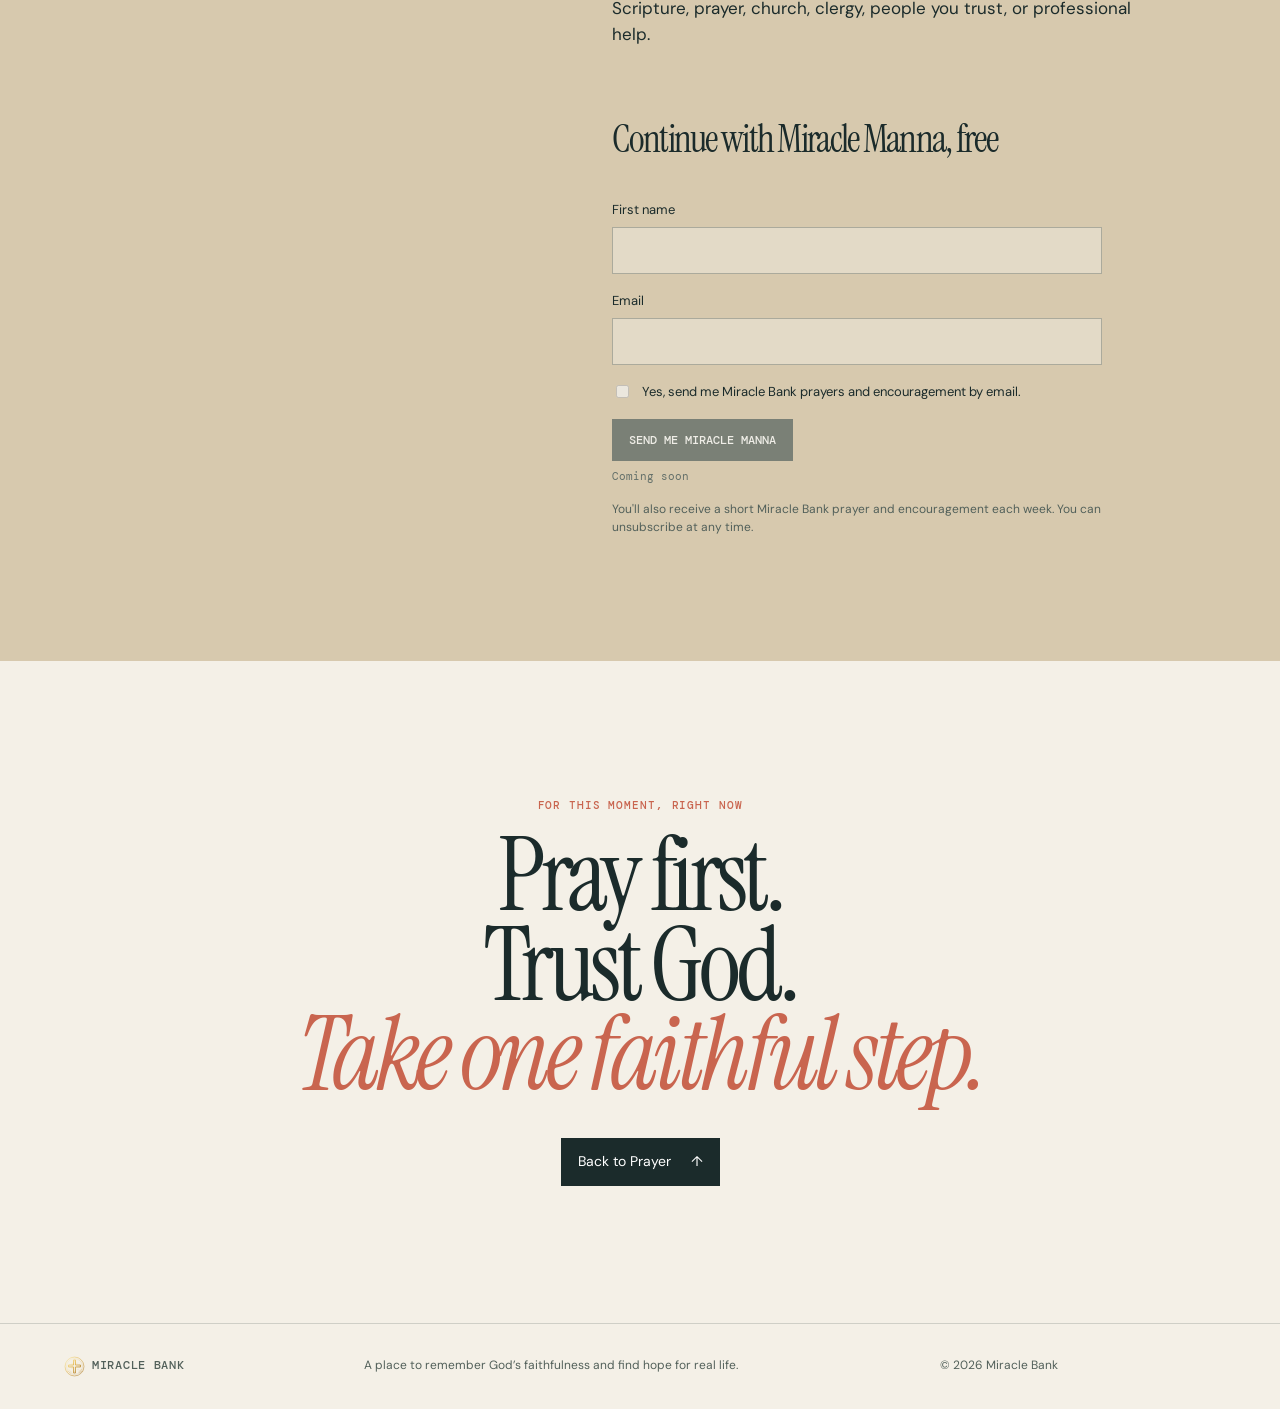
==== commit 6f0e01b8: "Simplify prayer pathway reflections" ====
--- a/public/prayer/anxiety/index.html
+++ b/public/prayer/anxiety/index.html
@@ -1,15 +1,15 @@
 <!doctype html>
 <html lang="en"><head><meta charset="UTF-8" /><meta name="viewport" content="width=device-width, initial-scale=1.0" /><meta name="description" content="When your mind won't stop worrying, slow down, tell God what you're afraid of, find clarity about what needs your attention and bring the rest to Him." /><link rel="canonical" href="https://miraclebank.ai/prayer/anxiety/" /><title>Prayer for Anxiety | Miracle Bank</title><link rel="icon" href="../../favicon.svg" type="image/svg+xml" /><link rel="preconnect" href="https://fonts.googleapis.com" /><link rel="preconnect" href="https://fonts.gstatic.com" crossorigin /><link href="https://fonts.googleapis.com/css2?family=DM+Mono:wght@400;500&family=DM+Sans:wght@400;500;600&family=Instrument+Serif:ital@0;1&display=swap" rel="stylesheet" /><link rel="stylesheet" href="../../styles.css" /><link rel="stylesheet" href="../provision/provision.css" /><style>.teaching-section textarea{color:var(--paper);border-color:rgba(255,255,255,.55)}.teaching-section .private{color:#bdc3af}</style></head>
 <body><header class="site-header"><a class="brand" href="../../" aria-label="Miracle Bank home"><img class="brand-emblem" src="../../miracle-bank-emblem.svg" alt="" />MIRACLE BANK</a><button class="menu-button" aria-expanded="false" aria-controls="main-nav">Menu</button><nav id="main-nav" aria-label="Main navigation"><a href="../../#prayer">Prayer</a><a href="../../#this-week">This Week</a><a href="../../#stories">Stories</a><a href="../../#manna">Miracle Manna</a><a href="../../#shop">Shop</a></nav></header>
-<main class="pathway"><section class="pathway-hero"><div class="pathway-wrap"><p class="eyebrow">Prayer · Anxiety</p><h1>When your mind<br />won't stop <em>worrying</em></h1><div class="pathway-intro"><p>Maybe your mind keeps jumping ahead.</p><p class="thought">“What if something goes wrong?”</p><p class="thought">“What if this gets worse?”</p><p class="thought">“What if I can't handle it?”</p><p>Sometimes there is a real problem in front of you.</p><p>Sometimes nothing has happened yet, but your mind has already travelled through ten different things that could happen.</p><p>And sometimes you don't even know why you feel anxious. You just know you can't seem to switch it off.</p><p>God is not asking you to pretend you're fine.</p><p>Start by telling Him what you're afraid of.</p></div></div></section>
-<section class="reflection-section"><div class="pathway-wrap narrow"><p class="section-label">01 / PUTTING IT INTO WORDS</p><h2>What is worrying you right now?</h2><label class="sr-only" for="worrying">What is worrying you right now?</label><textarea id="worrying" rows="5"></textarea><p class="private">Private reflection. Nothing you write here is submitted.</p><h3>What are you afraid might happen?</h3><label class="sr-only" for="afraid">What are you afraid might happen?</label><textarea id="afraid" rows="5"></textarea><p class="private">Private reflection. Nothing you write here is submitted.</p></div></section>
-<section class="teaching-section"><div class="pathway-wrap teaching-grid"><div><p class="section-label">02 / FINDING CLARITY</p><h2>Fear can make tomorrow feel like today</h2></div><div class="prose"><p>When we're anxious, something that might happen tomorrow can feel as real as something happening right now.</p><p>So before we pray, ask yourself:</p><h3>What is actually happening right now?</h3><label class="sr-only" for="happening">What is actually happening right now?</label><textarea id="happening" rows="5"></textarea><p class="private">Private reflection. Nothing you write here is submitted.</p><h3>What am I afraid might happen?</h3><label class="sr-only" for="might-happen">What am I afraid might happen?</label><textarea id="might-happen" rows="5"></textarea><p class="private">Private reflection. Nothing you write here is submitted.</p><p>Those answers might be very different.</p><p>This isn't telling you that your fear is silly.</p><p>There may be something genuinely difficult ahead.</p><p>But you don't have to carry every possible version of tomorrow at the same time.</p></div></div></section>
-<section class="reflection-section reflection-tinted"><div class="pathway-wrap narrow"><p class="section-label">03 / BRINGING IT TO GOD</p><h2>What does God ask us to do with anxiety?</h2><div class="prose"><p>Not hide it.</p><p>Not pretend to be peaceful.</p><p>Bring it to Him.</p><blockquote>“Cast all your anxiety on him because he cares for you.”<cite>1 Peter 5:7</cite></blockquote><p>Because He cares for you.</p><p>We aren't handing God our anxiety as a technique for making ourselves calm.</p><p>We bring it to Someone who cares.</p><p>Tell Him what you're frightened of.</p><p>Ask for help.</p><p>Ask for wisdom if something needs to be done.</p><p>Ask for courage if something needs to be faced.</p><p>And ask Him for peace while you deal with what you cannot control.</p></div><h3>What do you need from God right now?</h3><p class="prompt">Father, I'm afraid that...</p><label class="sr-only" for="need">Father, I'm afraid that...</label><textarea id="need" rows="5"></textarea><p class="private">Private reflection. Nothing you write here is submitted.</p></div></section>
-<section class="prayer-section"><div class="pathway-wrap prayer-layout"><div><p class="section-label">04 / A SIMPLE PRAYER</p><h2>Pray with me</h2></div><article class="prayer-copy"><p>Father,</p><p>My mind is tired from worrying.</p><p>You know what I'm afraid of, including the things I haven't told anyone.</p><p>Some of what I'm facing is real.</p><p>Some of it hasn't happened, but I'm already frightened of what might come.</p><p>Help me see clearly.</p><p>Show me what needs my attention today and what I am carrying before its time.</p><p>Give me wisdom for anything I need to do.</p><p>Give me courage for anything I need to face.</p><p>And for the things I cannot control, help me place them in Your hands.</p><p>When my mind runs ahead again, remind me that I can come back to You.</p><p>I don't need to know everything that will happen next.</p><p>I need You with me in what is in front of me now.</p><p>Father, I give You what I'm afraid of.</p><p>Please give me Your peace and lead me through this.</p><p>Amen.</p></article></div></section>
-<section class="listen-section"><div class="pathway-wrap listen-grid"><div><p class="section-label">05 / GUIDED PRAYER</p><h2>Prefer to listen?</h2><p>Sometimes it's easier to close your eyes and let someone guide you through the prayer.</p></div><div class="video-shell" aria-label="Guided Anxiety Prayer, coming soon"><span class="play">▶</span><p>Guided Anxiety Prayer</p><div><span>Pray with us</span><span>About 3 minutes</span></div><small>Coming soon</small></div></div></section>
-<!-- Guided Prayer Video Script (later production): If your mind keeps returning to the same worry, stay here for a few minutes. You don't need to pretend you're not afraid. Think about the thing your mind keeps returning to. [PAUSE 10 SECONDS] Now tell God what you're afraid will happen. You can speak out loud or quietly in your heart. Father, this is what I'm afraid of... [PAUSE 15 SECONDS] Now ask yourself: Is this happening right now, or am I afraid that it might happen? [PAUSE 12 SECONDS] Father, help me see clearly. Show me what needs my attention today and what I am carrying before its time. If there is something I need to do, give me wisdom. If there is something I need to face, give me courage. And for what I cannot control, help me place it in Your hands. [PAUSE 12 SECONDS] Now ask God: Father, what needs my attention today? [PAUSE 20 SECONDS] You don't need to carry every possible version of tomorrow at the same time. Come back to what is in front of you now. God cares for you. Father, give me Your peace and lead me through what comes next. Amen. -->
-<section class="next-section"><div class="pathway-wrap narrow"><p class="section-label">06 / THE STEP IN FRONT OF YOU</p><h2>What needs your attention now?</h2><div class="prose"><p>Is there actually something you need to do?</p><p>A conversation you need to have?</p><p>Information you need instead of continuing to imagine the worst?</p><p>An appointment you need to make?</p><p>Something you've been avoiding?</p><p>Someone you need to ask for help?</p><p>If there is, identify one next step.</p></div><h3>What can I do today?</h3><label class="sr-only" for="today">What can I do today?</label><textarea id="today" rows="5"></textarea><p class="private">Private reflection. Nothing you write here is submitted.</p><div class="prose"><p>But maybe there is nothing you can do about it right now.</p><p>If you've done what you reasonably can, your next faithful step may not be more action.</p><p>It may simply be:</p><p>“Father, I've done what I can. I'm leaving this with You for today.”</p></div></div></section>
-<section class="reflection-section"><div class="pathway-wrap narrow"><p class="section-label">07 / SUPPORT</p><h2>When anxiety keeps coming back</h2><div class="prose"><p>Prayer and faith do not mean you should never feel anxious again.</p><p>If anxiety is persistent, overwhelming, affecting your daily life, or making it difficult to function, asking for help is not a failure of faith.</p><p>Talk to someone you trust and consider appropriate professional support.</p><p>You can seek help and keep praying.</p></div></div></section>
-<section class="manna-section"><div class="pathway-wrap manna-grid"><div><p class="section-label">08 / MIRACLE MANNA</p><h2>Want to talk it through?</h2></div><div><p>Sometimes it helps to talk through what you're afraid of instead of carrying the whole conversation inside your head.</p><p>Miracle Manna can help you put what you're carrying into words, think through it calmly, and gently return the conversation to God.</p><p>It doesn't replace God, Jesus, the Holy Spirit, Scripture, prayer, church, clergy, people you trust, or professional help.</p><p>Think of it as a Christian companion that helps you slow down, put things into words, and return to prayer.</p><h3>Continue with Miracle Manna, free</h3><form class="manna-form" data-source="Anxiety"><label>First name<input type="text" autocomplete="given-name" disabled /></label><label>Email<input type="email" autocomplete="email" disabled /></label><label class="consent"><input type="checkbox" disabled /> <span>Yes, send me Miracle Bank prayers and encouragement by email.</span></label><button type="button" disabled>Send me Miracle Manna</button><p class="coming-soon">Coming soon</p><small>You'll also receive a short Miracle Bank prayer and encouragement each week. You can unsubscribe at any time.</small></form></div></div></section>
-<section class="pathway-closing"><p class="eyebrow">For this moment, right now</p><h2>Pray first.<br />Trust God.<br /><em>Take one faithful step.</em></h2><a class="button button-dark" href="../../#prayer">Back to Prayer <span>↑</span></a></section></main>
+<main class="pathway">
+<section class="pathway-hero"><div class="pathway-wrap"><p class="eyebrow">Prayer · Anxiety</p><h1>When your mind<br />won't stop <em>worrying</em></h1><div class="pathway-intro"><p>Maybe your mind keeps jumping ahead.</p><p class="thought">“What if something goes wrong?”</p><p class="thought">“What if this gets worse?”</p><p class="thought">“What if I can't handle it?”</p><p>Sometimes there is a real problem in front of you.</p><p>Sometimes nothing has happened yet, but your mind has already travelled through ten different things that could happen.</p><p>And sometimes you don't even know why you feel anxious. You just know you can't seem to switch it off.</p><p>God is not asking you to pretend you're fine.</p><p>Start by telling Him what you're afraid of.</p></div></div></section>
+<section class="reflection-section editorial-reflection"><div class="pathway-wrap narrow"><p class="section-label">01 / PUTTING IT INTO WORDS</p><h2>What is worrying you right now?</h2><p>Take a moment and name it in your own mind.</p><p>You don't need to tell us.</p><p class="editorial-emphasis">Tell God what it is.</p><h3>What are you afraid might happen?</h3><p>Don't push the thought away.</p><p>Name the thing you're frightened of.</p><p class="editorial-emphasis">Tell God that too.</p></div></section>
+<section class="reflection-section reflection-tinted editorial-reflection"><div class="pathway-wrap narrow"><p class="section-label">02 / CLARITY</p><h2>Fear can make tomorrow feel like today</h2><p>When we're anxious, something that might happen tomorrow can feel as real as something happening right now.</p><p>So ask yourself two questions.</p><div class="question-flow"><p>What is actually happening right now?</p><p>What am I afraid might happen?</p></div><p class="editorial-emphasis">Notice the difference between those two answers.</p><p>They may be very different.</p><p>This doesn't mean your fear is silly.</p><p>There may be something genuinely difficult ahead.</p><p>But you don't have to carry every possible version of tomorrow at the same time.</p></div></section>
+<section class="teaching-section"><div class="pathway-wrap teaching-grid"><div><p class="section-label">03 / GIVING IT TO GOD</p><h2>What does God ask us to do with anxiety?</h2></div><div class="prose"><p>Not hide it.</p><p>Not pretend to be peaceful.</p><p>Bring it to Him.</p><blockquote>“Cast all your anxiety on him because he cares for you.”<cite>1 Peter 5:7</cite></blockquote><p class="editorial-emphasis">Because He cares for you.</p><p>We aren't handing God our anxiety as a technique for making ourselves calm.</p><p>We bring it to Someone who cares.</p><p>Tell Him what you're frightened of.</p><p>Ask for help.</p><p>Ask for wisdom if something needs to be done.</p><p>Ask for courage if something needs to be faced.</p><p>And ask Him for peace while you deal with what you cannot control.</p></div></div></section>
+<section class="reflection-section editorial-reflection"><div class="pathway-wrap narrow"><p class="section-label">04 / YOUR NEED</p><h2>What do you need from God right now?</h2><p class="prayer-prompt">Father, I'm afraid that...</p><p>Finish that sentence quietly in your own words.</p><p>Then tell Him what you need.</p><p class="quiet-line">Now let's pray.</p></div></section>
+<section class="prayer-section"><div class="pathway-wrap prayer-layout"><div><p class="section-label">05 / A SIMPLE PRAYER</p><h2>Pray with me</h2></div><article class="prayer-copy"><p>Father,</p><p>My mind is tired from worrying.</p><p>You know what I'm afraid of, including the things I haven't told anyone.</p><p>Some of what I'm facing is real.</p><p>Some of it hasn't happened, but I'm already frightened of what might come.</p><p>Help me see clearly.</p><p>Show me what needs my attention today and what I am carrying before its time.</p><p>Give me wisdom for anything I need to do.</p><p>Give me courage for anything I need to face.</p><p>And for the things I cannot control, help me place them in Your hands.</p><p>When my mind runs ahead again, remind me that I can come back to You.</p><p>I don't need to know everything that will happen next.</p><p>I need You with me in what is in front of me now.</p><p>Father, I give You what I'm afraid of.</p><p>Please give me Your peace and lead me through this.</p><p>Amen.</p></article></div></section>
+<section class="listen-section"><div class="pathway-wrap listen-grid"><div><p class="section-label">06 / GUIDED PRAYER</p><h2>Prefer to listen?</h2><p>Sometimes it's easier to close your eyes and let someone guide you through the prayer.</p></div><div class="video-shell" aria-label="Guided Anxiety Prayer, coming soon"><span class="play">▶</span><p>Guided Anxiety Prayer</p><div><span>Pray with us</span><span>About 3 minutes</span></div><small>Coming soon</small></div></div></section>
+<section class="next-section editorial-reflection"><div class="pathway-wrap narrow"><p class="section-label">07 / THE STEP IN FRONT OF YOU</p><h2>What needs your attention now?</h2><div class="prose"><p>Is there actually something you need to do?</p><p>A conversation you need to have?</p><p>Information you need instead of continuing to imagine the worst?</p><p>An appointment you need to make?</p><p>Something you've been avoiding?</p><p>Someone you need to ask for help?</p><p>If there is, identify one next step.</p><p>But maybe there is nothing you can do about it right now.</p><p>If you've done what you reasonably can, your next faithful step may not be more action.</p><p>It may simply be:</p></div><p class="prayer-prompt">“Father, I've done what I can. I'm leaving this with You for today.”</p></div></section>
+<section class="support-section"><div class="pathway-wrap narrow"><p class="section-label">08 / SUPPORT</p><h2>When anxiety keeps coming back</h2><div class="prose"><p>Prayer and faith do not mean you should never feel anxious again.</p><p>If anxiety is persistent, overwhelming, affecting your daily life, or making it difficult to function, asking for help is not a failure of faith.</p><p>Talk to someone you trust and consider appropriate professional support.</p><p>You can seek help and keep praying.</p></div></div></section>
+<section class="manna-section"><div class="pathway-wrap manna-grid"><div><p class="section-label">09 / MIRACLE MANNA</p><h2>Want to talk it through?</h2></div><div><p>Sometimes it helps to talk through what you're afraid of instead of carrying the whole conversation inside your head.</p><p>Miracle Manna can walk through these questions with you, one at a time, help you put what you're carrying into words, and gently bring the conversation back to God.</p><p>Miracle Manna does not replace God, Jesus, the Holy Spirit, Scripture, prayer, church, clergy, people you trust, or professional help.</p><h3>Continue with Miracle Manna, free</h3><form class="manna-form" data-source="Anxiety"><label>First name<input type="text" autocomplete="given-name" disabled /></label><label>Email<input type="email" autocomplete="email" disabled /></label><label class="consent"><input type="checkbox" disabled /> <span>Yes, send me Miracle Bank prayers and encouragement by email.</span></label><button type="button" disabled>Send me Miracle Manna</button><p class="coming-soon">Coming soon</p><small>You'll also receive a short Miracle Bank prayer and encouragement each week. You can unsubscribe at any time.</small></form></div></div></section><section class="pathway-closing"><p class="eyebrow">For this moment, right now</p><h2>Pray first.<br />Trust God.<br /><em>Take one faithful step.</em></h2><a class="button button-dark" href="../../#prayer">Back to Prayer <span>↑</span></a></section></main>
 <footer><a class="brand" href="../../"><img class="brand-emblem" src="../../miracle-bank-emblem.svg" alt="" />MIRACLE BANK</a><p>A place to remember God’s faithfulness and find hope for real life.</p><p>© 2026 Miracle Bank</p></footer><script src="../../script.js"></script></body></html>
--- a/public/prayer/provision/provision.css
+++ b/public/prayer/provision/provision.css
@@ -1 +1,4 @@
 .brand-emblem{width:21px;height:21px;vertical-align:middle;margin-right:7px}.brand-mark{display:none}.pathway h1,.pathway h2,.pathway h3{font-family:"Instrument Serif",serif;font-weight:400;letter-spacing:-.045em}.pathway-wrap{width:min(100% - 14vw,1120px);margin:auto}.pathway-wrap.narrow{max-width:760px}.pathway-hero{padding:104px 0 126px;background:linear-gradient(135deg,#e9e2d4,#f7f3eb 65%,#d8d7bd)}.pathway-hero h1{font-size:clamp(64px,10vw,130px);line-height:.88;margin:0;max-width:900px}.pathway-hero h1 em,.pathway-closing h2 em{color:var(--coral)}.pathway-intro{max-width:610px;margin:62px 0 0;font-size:18px}.pathway-intro p{margin:0 0 20px}.pathway-intro .thought{font:italic 29px/1.12 "Instrument Serif",serif;margin:31px 0}.reflection-section,.next-section{padding:118px 0;background:var(--paper)}.reflection-tinted{background:#f8f5ef}.pathway h2{font-size:clamp(52px,7vw,82px);line-height:.92;margin:15px 0 28px}.pathway h3{font-size:38px;line-height:1;margin:72px 0 13px}.section-label{margin:0;color:var(--moss)}.prompt{font-size:18px;margin:0 0 16px}.pathway textarea{width:100%;min-height:126px;resize:vertical;border:0;border-bottom:1px solid var(--ink);border-radius:0;background:transparent;padding:13px 2px;font:18px/1.55 "DM Sans",sans-serif;color:var(--ink);outline-offset:6px}.pathway textarea:focus{border-bottom:2px solid var(--coral)}.private{font:11px/1.45 "DM Mono",monospace;color:#64706a;margin:10px 0 0}.reflection-section .private+p,.reflection-section textarea+p:not(.private){margin-top:28px}.teaching-section{padding:122px 0;background:var(--forest);color:var(--paper)}.teaching-section .section-label,.prayer-section .section-label{color:#bdc3af}.teaching-grid,.prayer-layout,.manna-grid{display:grid;grid-template-columns:.82fr 1.18fr;gap:11%}.prose{font-size:17px}.prose p{margin:0 0 19px}.prose blockquote{margin:42px 0;font:normal clamp(35px,4.2vw,55px)/.95 "Instrument Serif",serif;letter-spacing:-.04em}.prose cite{display:block;margin-top:17px;font:11px "DM Mono",monospace;letter-spacing:.08em;color:#bdc3af;font-style:normal}.prayer-section{padding:125px 0;background:var(--cream)}.prayer-copy{background:var(--paper);padding:42px clamp(28px,4vw,58px);font:normal 25px/1.3 "Instrument Serif",serif}.prayer-copy p{margin:0 0 23px}.listen-section{padding:118px 0;background:var(--paper)}.listen-grid{display:grid;grid-template-columns:1fr 1fr;gap:10%;align-items:center}.listen-grid>div:first-child>p:last-child{max-width:420px;font-size:17px}.video-shell{min-height:305px;background:var(--ink);color:var(--paper);padding:35px;display:flex;flex-direction:column;justify-content:center;align-items:flex-start;background-image:radial-gradient(circle at 78% 22%,#3d5d51 0%,transparent 26%),linear-gradient(125deg,transparent 49%,rgba(255,255,255,.04) 50%,transparent 51%)}.video-shell .play{display:grid;place-items:center;border:1px solid rgba(255,255,255,.55);border-radius:50%;width:43px;height:43px;padding-left:2px;margin-bottom:24px}.video-shell p{font:normal 32px/1 "Instrument Serif",serif;margin:0 0 30px}.video-shell div{display:flex;gap:18px;font:10px "DM Mono",monospace;letter-spacing:.06em;text-transform:uppercase;color:#bdc3af}.video-shell small{margin-top:16px;font:11px "DM Mono",monospace;color:#f5cfba}.next-section{background:#f8f5ef}.closing-line{font:normal 31px/1.1 "Instrument Serif",serif;margin-top:50px}.manna-section{padding:125px 0;background:var(--sand)}.manna-section>div>div>p{font-size:17px;max-width:530px}.manna-form{margin-top:42px;max-width:490px;display:grid;gap:17px}.manna-form label:not(.consent){display:grid;gap:7px;font-size:13px}.manna-form input[type=text],.manna-form input[type=email]{padding:12px;border:1px solid rgba(27,43,43,.28);border-radius:0;background:rgba(255,255,255,.3);font:16px "DM Sans",sans-serif}.manna-form .consent{display:flex;gap:10px;align-items:flex-start;font-size:13px}.manna-form button{width:max-content;padding:13px 17px;border:0;background:#7a8076;color:#efede7;text-transform:uppercase;font:500 12px "DM Mono",monospace;cursor:not-allowed}.manna-form .coming-soon{margin:-9px 0 0;font:11px "DM Mono",monospace;color:#64706a}.manna-form small{font-size:12px;line-height:1.5;color:#52605a}.pathway-closing{text-align:center;padding:137px 7vw;background:var(--paper)}.pathway-closing h2{font-size:clamp(57px,8vw,102px);line-height:.88;margin:18px auto 38px}.sr-only{position:absolute;width:1px;height:1px;padding:0;margin:-1px;overflow:hidden;clip:rect(0,0,0,0);white-space:nowrap;border:0}@media(max-width:700px){.pathway-wrap{width:min(100% - 14vw,1120px)}.pathway-hero{padding:78px 0 84px}.pathway-hero h1{font-size:17vw}.pathway-intro{margin-top:44px;font-size:17px}.reflection-section,.next-section,.teaching-section,.prayer-section,.listen-section,.manna-section{padding:84px 0}.pathway h2{font-size:58px}.pathway h3{font-size:35px;margin-top:58px}.teaching-grid,.prayer-layout,.manna-grid,.listen-grid{grid-template-columns:1fr;gap:34px}.prayer-copy{font-size:24px;padding:30px}.listen-grid{gap:42px}.video-shell{min-height:275px}.pathway-closing{padding:100px 7vw}.pathway-closing h2{font-size:63px}.manna-form button{width:100%}}
+
+/* Editorial reflection treatment for guided reading pathways. */
+.editorial-reflection{padding:88px 0}.question-flow{margin:34px 0;font:normal clamp(27px,3vw,38px)/1.08 "Instrument Serif",serif;letter-spacing:-.03em}.question-flow p{margin:0 0 14px}.editorial-emphasis{font:normal clamp(32px,4vw,48px)/1 "Instrument Serif",serif;letter-spacing:-.035em;margin:34px 0 15px}.quiet-line{margin:30px 0 0;color:#52605a}.prayer-prompt{font:italic 28px/1.2 "Instrument Serif",serif;margin:30px 0}.teaching-section .question-flow{color:var(--paper)}.teaching-section .editorial-emphasis{color:#f5cfba}@media(max-width:700px){.editorial-reflection{padding:70px 0}.question-flow{margin:27px 0;font-size:31px}.editorial-emphasis{font-size:39px}.prayer-prompt{font-size:26px}}
